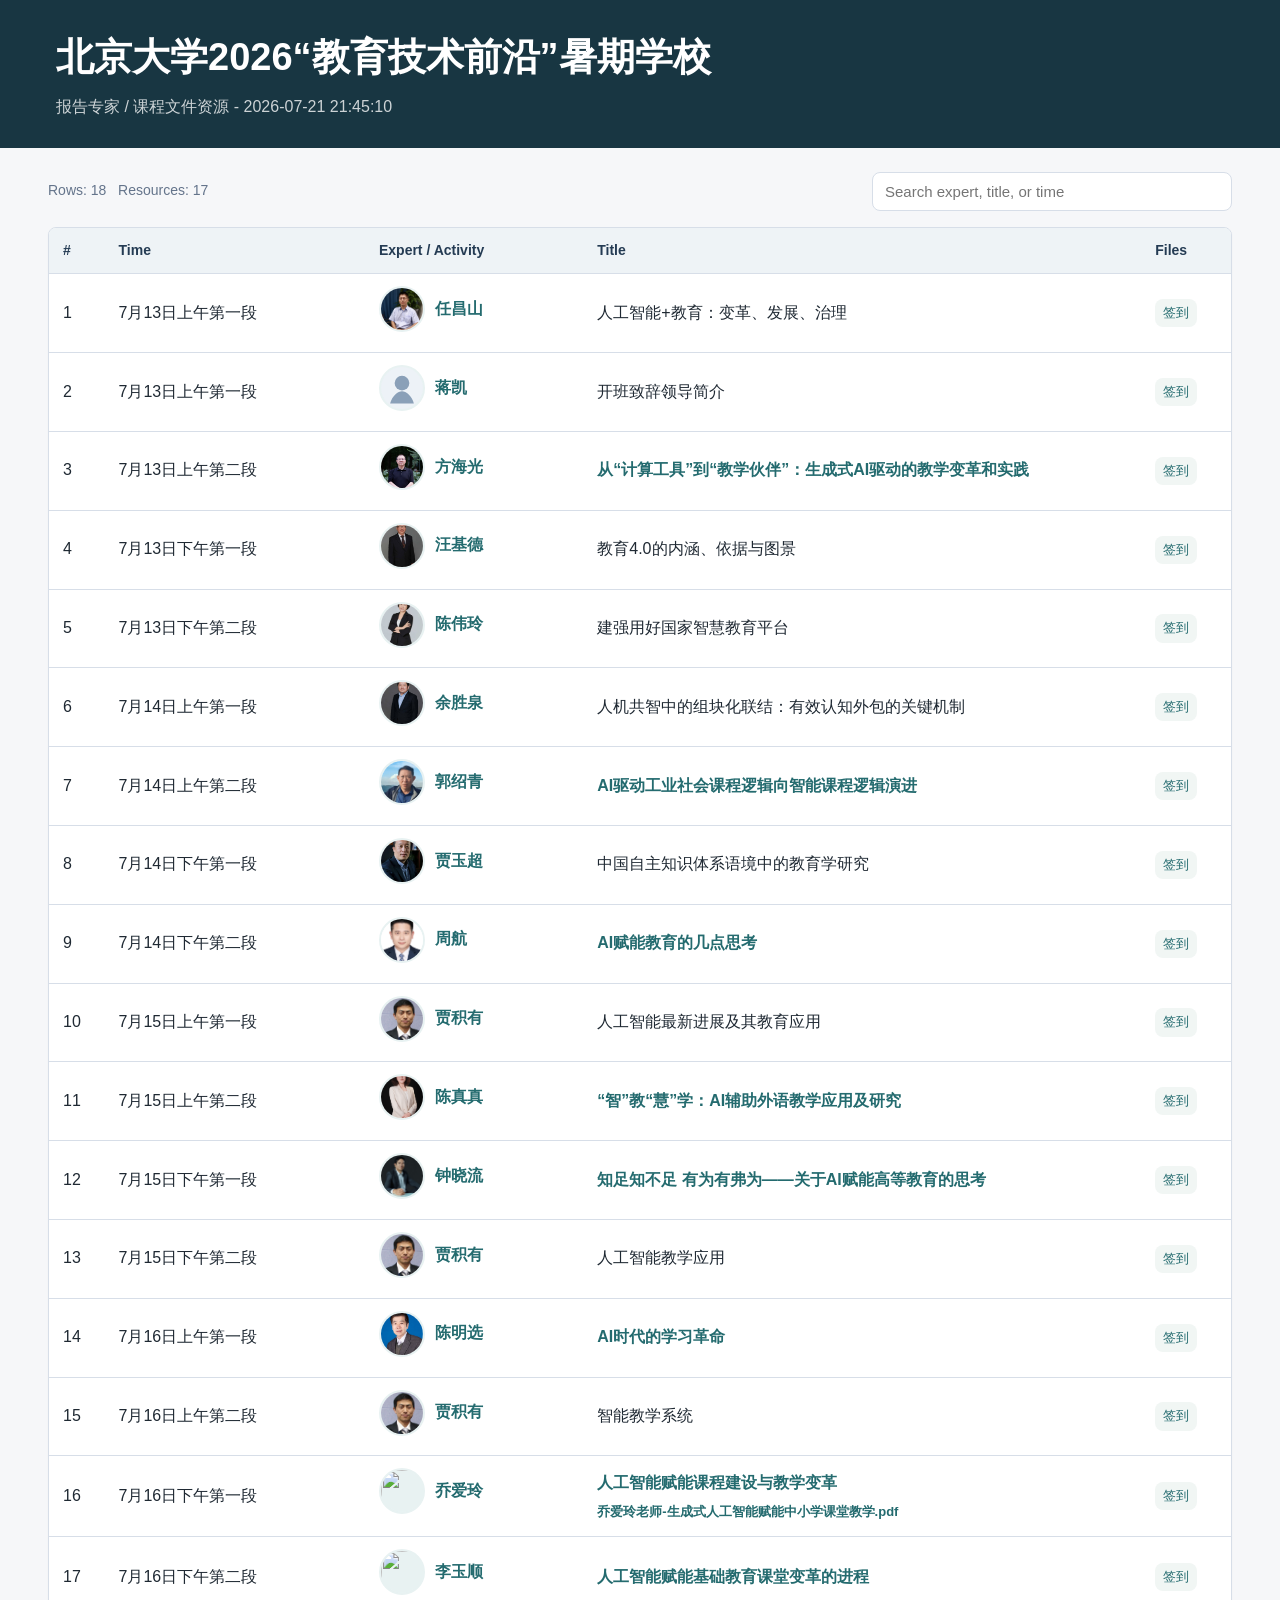
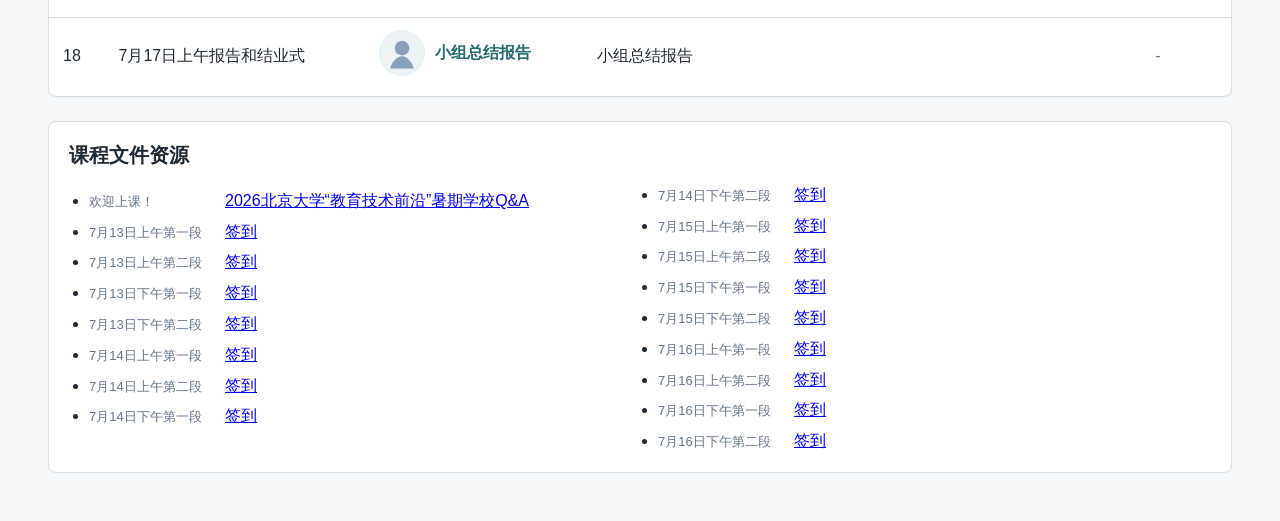
==== index.html @ 77fd86f5 "部署" ====
<!doctype html>
<html lang="zh-CN">
<head>
  <meta charset="utf-8">
  <meta name="viewport" content="width=device-width, initial-scale=1">
  <title>北京大学2026“教育技术前沿”暑期学校 - 报告专家</title>
  <style>
    :root {
      color-scheme: light;
      --bg: #f6f7f9;
      --panel: #ffffff;
      --text: #1f2933;
      --muted: #64748b;
      --line: #d7dee8;
      --accent: #246b6f;
      --accent-2: #8b5e34;
      --soft: #e8f2f2;
      --shadow: 0 16px 40px rgba(31, 41, 51, .12);
    }
    * { box-sizing: border-box; }
    body {
      margin: 0;
      background: var(--bg);
      color: var(--text);
      font-family: "Microsoft YaHei", "PingFang SC", "Segoe UI", Arial, sans-serif;
      line-height: 1.55;
    }
    header {
      background: #183642;
      color: white;
      padding: 28px clamp(18px, 5vw, 56px);
    }
    header h1 {
      margin: 0 0 8px;
      font-size: clamp(24px, 3vw, 38px);
      font-weight: 760;
      letter-spacing: 0;
    }
    header p {
      margin: 0;
      color: rgba(255,255,255,.78);
    }
    main {
      max-width: 1240px;
      margin: 0 auto;
      padding: 24px clamp(14px, 3vw, 28px) 48px;
    }
    .toolbar {
      display: flex;
      gap: 12px;
      align-items: center;
      justify-content: space-between;
      margin-bottom: 16px;
    }
    .summary {
      color: var(--muted);
      font-size: 14px;
    }
    .search {
      width: min(360px, 100%);
      border: 1px solid var(--line);
      border-radius: 8px;
      padding: 10px 12px;
      font-size: 15px;
      background: white;
    }
    .table-wrap {
      overflow-x: auto;
      background: var(--panel);
      border: 1px solid var(--line);
      border-radius: 8px;
      box-shadow: 0 1px 2px rgba(31,41,51,.04);
    }
    table {
      width: 100%;
      border-collapse: collapse;
      min-width: 980px;
    }
    th, td {
      border-bottom: 1px solid var(--line);
      padding: 12px 14px;
      text-align: left;
      vertical-align: middle;
    }
    th {
      background: #eef3f6;
      color: #243b53;
      font-size: 14px;
      font-weight: 700;
      position: sticky;
      top: 0;
      z-index: 1;
    }
    tr:last-child td { border-bottom: 0; }
    .expert-trigger {
      display: inline-flex;
      align-items: center;
      gap: 10px;
      border: 0;
      background: transparent;
      color: var(--accent);
      padding: 0;
      font: inherit;
      font-weight: 700;
      cursor: pointer;
    }
    .expert-trigger:hover span { text-decoration: underline; }
    .avatar {
      width: 46px;
      height: 46px;
      border-radius: 50%;
      object-fit: cover;
      border: 2px solid var(--soft);
      background: var(--soft);
      flex: 0 0 auto;
    }
    .resource-chip {
      display: inline-flex;
      align-items: center;
      min-height: 28px;
      margin: 2px 4px 2px 0;
      padding: 4px 8px;
      border-radius: 8px;
      background: #f1f6f4;
      color: var(--accent);
      text-decoration: none;
      font-size: 13px;
      white-space: nowrap;
    }
    .resource-chip:hover { text-decoration: underline; }
    .title-pdf-link {
      color: var(--accent);
      font-weight: 700;
      text-decoration: none;
    }
    .title-pdf-link:hover { text-decoration: underline; }
    .title-pdf-list {
      display: flex;
      flex-direction: column;
      gap: 4px;
      margin-top: 6px;
      font-size: 13px;
    }
    .inline-link {
      display: inline-flex;
      margin: 4px 8px 0 0;
      color: var(--accent);
      font-weight: 700;
    }
    .muted { color: var(--muted); }
    .resources {
      margin-top: 24px;
      background: var(--panel);
      border: 1px solid var(--line);
      border-radius: 8px;
      padding: 18px 20px;
    }
    .resources h2 {
      margin: 0 0 12px;
      font-size: 20px;
    }
    .resources ul {
      margin: 0;
      padding-left: 20px;
      columns: 2;
    }
    .resources li {
      break-inside: avoid;
      margin: 6px 0;
    }
    .resource-meta {
      display: inline-block;
      min-width: 128px;
      color: var(--muted);
      font-size: 13px;
      margin-right: 8px;
    }
    .resource-error {
      color: #b42318;
      margin-left: 8px;
      font-size: 12px;
    }
    .modal-backdrop {
      position: fixed;
      inset: 0;
      display: none;
      align-items: center;
      justify-content: center;
      padding: 20px;
      background: rgba(15, 23, 42, .5);
      z-index: 10;
    }
    .modal-backdrop.open { display: flex; }
    .modal {
      width: min(760px, 100%);
      max-height: min(760px, 90vh);
      overflow: auto;
      background: white;
      border-radius: 8px;
      box-shadow: var(--shadow);
    }
    .modal-head {
      display: flex;
      gap: 16px;
      align-items: center;
      padding: 20px;
      border-bottom: 1px solid var(--line);
    }
    .modal-head img {
      width: 88px;
      height: 88px;
      border-radius: 50%;
      object-fit: cover;
      background: var(--soft);
    }
    .modal-head h2 {
      margin: 0 0 4px;
      font-size: 24px;
    }
    .modal-head p {
      margin: 0;
      color: var(--muted);
    }
    .modal-body {
      padding: 20px;
    }
    .modal-body h3 {
      margin: 0 0 8px;
      font-size: 18px;
      color: var(--accent-2);
    }
    .modal-body p {
      margin: 0 0 14px;
      white-space: pre-wrap;
    }
    .intro-content p {
      margin: 0 0 16px;
    }
    .intro-content strong {
      display: inline-block;
      margin-bottom: 4px;
      color: var(--accent-2);
    }
    .close-btn {
      margin-left: auto;
      width: 38px;
      height: 38px;
      border: 1px solid var(--line);
      border-radius: 8px;
      background: white;
      cursor: pointer;
      font-size: 22px;
      line-height: 1;
    }
    @media (max-width: 760px) {
      .toolbar { align-items: stretch; flex-direction: column; }
      .resources ul { columns: 1; }
      .modal-head { align-items: flex-start; }
    }
  </style>
</head>
<body>
  <header>
    <h1>北京大学2026“教育技术前沿”暑期学校</h1>
    <p>报告专家 / 课程文件资源 - 2026-07-21 21:45:10</p>
  </header>
  <main>
    <div class="toolbar">
      <div class="summary">Rows: 18 &nbsp; Resources: 17</div>
      <input id="search" class="search" type="search" placeholder="Search expert, title, or time">
    </div>
    <div class="table-wrap">
      <table id="report-table">
        <thead>
          <tr>
            <th>#</th>
            <th>Time</th>
            <th>Expert / Activity</th>
            <th>Title</th>
            <th>Files</th>
          </tr>
        </thead>
        <tbody>
<tr class="report-row">
<td>1</td>
<td>7月13日上午第一段</td>
<td><button class="expert-trigger" type="button" data-expert-id="row-1"><img class="avatar" src="assets/experts/expert-01-_(1).jpg" alt=""><span>任昌山</span></button></td>
<td class="title-cell">人工智能+教育：变革、发展、治理</td>
<td><a class="resource-chip" href="assets/resources/resource-586-%E7%AD%BE%E5%88%B0.png" download>签到</a></td>
</tr>
<tr class="report-row">
<td>2</td>
<td>7月13日上午第一段</td>
<td><button class="expert-trigger" type="button" data-expert-id="row-2"><img class="avatar" src="assets/experts/placeholder.svg" alt=""><span>蒋凯</span></button></td>
<td class="title-cell">开班致辞领导简介</td>
<td><a class="resource-chip" href="assets/resources/resource-586-%E7%AD%BE%E5%88%B0.png" download>签到</a></td>
</tr>
<tr class="report-row">
<td>3</td>
<td>7月13日上午第二段</td>
<td><button class="expert-trigger" type="button" data-expert-id="row-3"><img class="avatar" src="assets/experts/expert-03-_(1).jpg" alt=""><span>方海光</span></button></td>
<td class="title-cell"><a class="title-pdf-link" href="assets/resources/%E6%96%B9%E6%B5%B7%E5%85%89%20%E4%BB%8E%E2%80%9C%E8%AE%A1%E7%AE%97%E5%B7%A5%E5%85%B7%E2%80%9D%E5%88%B0%E2%80%9C%E6%95%99%E5%AD%A6%E4%BC%99%E4%BC%B4%E2%80%9D%EF%BC%9A%E7%94%9F%E6%88%90%E5%BC%8FAI%E9%A9%B1.pdf" download>从“计算工具”到“教学伙伴”：生成式AI驱动的教学变革和实践</a></td>
<td><a class="resource-chip" href="assets/resources/resource-587-%E7%AD%BE%E5%88%B0.png" download>签到</a></td>
</tr>
<tr class="report-row">
<td>4</td>
<td>7月13日下午第一段</td>
<td><button class="expert-trigger" type="button" data-expert-id="row-4"><img class="avatar" src="assets/experts/expert-04-1.jpg" alt=""><span>汪基德</span></button></td>
<td class="title-cell">教育4.0的内涵、依据与图景</td>
<td><a class="resource-chip" href="assets/resources/resource-588-%E7%AD%BE%E5%88%B0.png" download>签到</a></td>
</tr>
<tr class="report-row">
<td>5</td>
<td>7月13日下午第二段</td>
<td><button class="expert-trigger" type="button" data-expert-id="row-5"><img class="avatar" src="assets/experts/expert-05-_(1).jpg" alt=""><span>陈伟玲</span></button></td>
<td class="title-cell">建强用好国家智慧教育平台</td>
<td><a class="resource-chip" href="assets/resources/resource-589-%E7%AD%BE%E5%88%B0.png" download>签到</a></td>
</tr>
<tr class="report-row">
<td>6</td>
<td>7月14日上午第一段</td>
<td><button class="expert-trigger" type="button" data-expert-id="row-6"><img class="avatar" src="assets/experts/expert-06-_(1).jpg" alt=""><span>余胜泉</span></button></td>
<td class="title-cell">人机共智中的组块化联结：有效认知外包的关键机制</td>
<td><a class="resource-chip" href="assets/resources/resource-590-%E7%AD%BE%E5%88%B0.png" download>签到</a></td>
</tr>
<tr class="report-row">
<td>7</td>
<td>7月14日上午第二段</td>
<td><button class="expert-trigger" type="button" data-expert-id="row-7"><img class="avatar" src="assets/experts/expert-07-_(1).jpg" alt=""><span>郭绍青</span></button></td>
<td class="title-cell"><a class="title-pdf-link" href="assets/resources/%E9%83%AD%E7%BB%8D%E9%9D%92%20AI%E9%A9%B1%E5%8A%A8%E5%B7%A5%E4%B8%9A%E7%A4%BE%E4%BC%9A%E8%AF%BE%E7%A8%8B%E9%80%BB%E8%BE%91%E5%90%91%E6%99%BA%E8%83%BD%E8%AF%BE%E7%A8%8B%E9%80%BB%E8%BE%91%E6%BC%94%E8%BF%9B.pdf" download>AI驱动工业社会课程逻辑向智能课程逻辑演进</a></td>
<td><a class="resource-chip" href="assets/resources/resource-591-%E7%AD%BE%E5%88%B0.png" download>签到</a></td>
</tr>
<tr class="report-row">
<td>8</td>
<td>7月14日下午第一段</td>
<td><button class="expert-trigger" type="button" data-expert-id="row-8"><img class="avatar" src="assets/experts/expert-08-_(1).jpg" alt=""><span>贾玉超</span></button></td>
<td class="title-cell">中国自主知识体系语境中的教育学研究</td>
<td><a class="resource-chip" href="assets/resources/resource-592-%E7%AD%BE%E5%88%B0.png" download>签到</a></td>
</tr>
<tr class="report-row">
<td>9</td>
<td>7月14日下午第二段</td>
<td><button class="expert-trigger" type="button" data-expert-id="row-9"><img class="avatar" src="assets/experts/expert-09-_(1).jpg" alt=""><span>周航</span></button></td>
<td class="title-cell"><a class="title-pdf-link" href="assets/resources/%E5%91%A8%E8%88%AA%20AI%E8%B5%8B%E8%83%BD%E6%95%99%E8%82%B2%E7%9A%84%E5%87%A0%E7%82%B9%E6%80%9D%E8%80%83.pdf" download>AI赋能教育的几点思考</a></td>
<td><a class="resource-chip" href="assets/resources/resource-593-%E7%AD%BE%E5%88%B0.png" download>签到</a></td>
</tr>
<tr class="report-row">
<td>10</td>
<td>7月15日上午第一段</td>
<td><button class="expert-trigger" type="button" data-expert-id="row-10"><img class="avatar" src="assets/experts/expert-10-JiaJiyou2006.jpg" alt=""><span>贾积有</span></button></td>
<td class="title-cell">人工智能最新进展及其教育应用</td>
<td><a class="resource-chip" href="assets/resources/resource-594-%E7%AD%BE%E5%88%B0.png" download>签到</a></td>
</tr>
<tr class="report-row">
<td>11</td>
<td>7月15日上午第二段</td>
<td><button class="expert-trigger" type="button" data-expert-id="row-11"><img class="avatar" src="assets/experts/expert-11-_20260710192331_18922_159_(1).png" alt=""><span>陈真真</span></button></td>
<td class="title-cell"><a class="title-pdf-link" href="assets/resources/%E9%99%88%E7%9C%9F%E7%9C%9F%2020260715%20%E5%8C%97%E5%A4%A7%E6%9A%91%E6%9C%9F%E5%AD%A6%E6%A0%A1.pdf" download>“智”教“慧”学：AI辅助外语教学应用及研究</a></td>
<td><a class="resource-chip" href="assets/resources/resource-595-%E7%AD%BE%E5%88%B0.png" download>签到</a></td>
</tr>
<tr class="report-row">
<td>12</td>
<td>7月15日下午第一段</td>
<td><button class="expert-trigger" type="button" data-expert-id="row-12"><img class="avatar" src="assets/experts/expert-12-_(1).jpg" alt=""><span>钟晓流</span></button></td>
<td class="title-cell"><a class="title-pdf-link" href="assets/resources/%E9%92%9F%E6%99%93%E6%B5%81%20%E7%9F%A5%E8%B6%B3%E7%9F%A5%E4%B8%8D%E8%B6%B3%20%20%E6%9C%89%E4%B8%BA%E6%9C%89%E5%BC%97%E4%B8%BA.pdf" download>知足知不足 有为有弗为——关于AI赋能高等教育的思考</a></td>
<td><a class="resource-chip" href="assets/resources/resource-596-%E7%AD%BE%E5%88%B0.png" download>签到</a></td>
</tr>
<tr class="report-row">
<td>13</td>
<td>7月15日下午第二段</td>
<td><button class="expert-trigger" type="button" data-expert-id="row-13"><img class="avatar" src="assets/experts/expert-10-JiaJiyou2006.jpg" alt=""><span>贾积有</span></button></td>
<td class="title-cell">人工智能教学应用</td>
<td><a class="resource-chip" href="assets/resources/resource-597-%E7%AD%BE%E5%88%B0.png" download>签到</a></td>
</tr>
<tr class="report-row">
<td>14</td>
<td>7月16日上午第一段</td>
<td><button class="expert-trigger" type="button" data-expert-id="row-14"><img class="avatar" src="assets/experts/expert-14-_(1).png" alt=""><span>陈明选</span></button></td>
<td class="title-cell"><a class="title-pdf-link" href="assets/resources/%E9%99%88%E6%98%8E%E9%80%89%20AI%E6%97%B6%E4%BB%A3%E7%9A%84%E5%AD%A6%E4%B9%A0%E9%9D%A9%E5%91%BD.pdf" download>AI时代的学习革命</a></td>
<td><a class="resource-chip" href="assets/resources/resource-598-%E7%AD%BE%E5%88%B0.png" download>签到</a></td>
</tr>
<tr class="report-row">
<td>15</td>
<td>7月16日上午第二段</td>
<td><button class="expert-trigger" type="button" data-expert-id="row-15"><img class="avatar" src="assets/experts/expert-10-JiaJiyou2006.jpg" alt=""><span>贾积有</span></button></td>
<td class="title-cell">智能教学系统</td>
<td><a class="resource-chip" href="assets/resources/resource-599-%E7%AD%BE%E5%88%B0.png" download>签到</a></td>
</tr>
<tr class="report-row">
<td>16</td>
<td>7月16日下午第一段</td>
<td><button class="expert-trigger" type="button" data-expert-id="row-16"><img class="avatar" src="assets/experts/expert-16-_(1).jpg" alt=""><span>乔爱玲</span></button></td>
<td class="title-cell"><a class="title-pdf-link" href="assets/resources/%E4%B9%94%E7%88%B1%E7%8E%B2%E8%80%81%E5%B8%88-%E4%BA%BA%E5%B7%A5%E6%99%BA%E8%83%BD%E8%B5%8B%E8%83%BD%E8%AF%BE%E7%A8%8B%E5%BB%BA%E8%AE%BE%E4%B8%8E%E6%95%99%E5%AD%A6%E5%8F%98%E9%9D%A9.pdf" download>人工智能赋能课程建设与教学变革</a><div class="title-pdf-list"><a class="title-pdf-link" href="assets/resources/%E4%B9%94%E7%88%B1%E7%8E%B2%E8%80%81%E5%B8%88-%E7%94%9F%E6%88%90%E5%BC%8F%E4%BA%BA%E5%B7%A5%E6%99%BA%E8%83%BD%E8%B5%8B%E8%83%BD%E4%B8%AD%E5%B0%8F%E5%AD%A6%E8%AF%BE%E5%A0%82%E6%95%99%E5%AD%A6.pdf" download>乔爱玲老师-生成式人工智能赋能中小学课堂教学.pdf</a></div></td>
<td><a class="resource-chip" href="assets/resources/resource-600-%E7%AD%BE%E5%88%B0.png" download>签到</a></td>
</tr>
<tr class="report-row">
<td>17</td>
<td>7月16日下午第二段</td>
<td><button class="expert-trigger" type="button" data-expert-id="row-17"><img class="avatar" src="assets/experts/expert-17-_(1).jpg" alt=""><span>李玉顺</span></button></td>
<td class="title-cell"><a class="title-pdf-link" href="assets/resources/%E6%9D%8E%E7%8E%89%E9%A1%BA%20%E4%BA%BA%E5%B7%A5%E6%99%BA%E8%83%BD%E8%B5%8B%E8%83%BD%E5%9F%BA%E7%A1%80%E6%95%99%E8%82%B2%E8%AF%BE%E5%A0%82%E5%8F%98%E9%9D%A9%E7%9A%84%E8%BF%9B%E7%A8%8B.pdf" download>人工智能赋能基础教育课堂变革的进程</a></td>
<td><a class="resource-chip" href="assets/resources/resource-601-%E7%AD%BE%E5%88%B0.png" download>签到</a></td>
</tr>
<tr class="report-row">
<td>18</td>
<td>7月17日上午报告和结业式</td>
<td><button class="expert-trigger" type="button" data-expert-id="row-18"><img class="avatar" src="assets/experts/placeholder.svg" alt=""><span>小组总结报告</span></button></td>
<td class="title-cell">小组总结报告</td>
<td><span class="muted">-</span></td>
</tr>

        </tbody>
      </table>
    </div>
    <section class="resources">
      <h2>课程文件资源</h2>
      <ul>
<li>
<span class="resource-meta">欢迎上课！</span><a href="assets/resources/resource-614-2026%E5%8C%97%E4%BA%AC%E5%A4%A7%E5%AD%A6%E2%80%9C%E6%95%99%E8%82%B2%E6%8A%80%E6%9C%AF%E5%89%8D%E6%B2%BF%E2%80%9D%E6%9A%91%E6%9C%9F%E5%AD%A6%E6%A0%A1QA.pdf" download>2026北京大学“教育技术前沿”暑期学校Q&amp;A</a></li>
<li>
<span class="resource-meta">7月13日上午第一段</span><a href="assets/resources/resource-586-%E7%AD%BE%E5%88%B0.png" download>签到</a></li>
<li>
<span class="resource-meta">7月13日上午第二段</span><a href="assets/resources/resource-587-%E7%AD%BE%E5%88%B0.png" download>签到</a></li>
<li>
<span class="resource-meta">7月13日下午第一段</span><a href="assets/resources/resource-588-%E7%AD%BE%E5%88%B0.png" download>签到</a></li>
<li>
<span class="resource-meta">7月13日下午第二段</span><a href="assets/resources/resource-589-%E7%AD%BE%E5%88%B0.png" download>签到</a></li>
<li>
<span class="resource-meta">7月14日上午第一段</span><a href="assets/resources/resource-590-%E7%AD%BE%E5%88%B0.png" download>签到</a></li>
<li>
<span class="resource-meta">7月14日上午第二段</span><a href="assets/resources/resource-591-%E7%AD%BE%E5%88%B0.png" download>签到</a></li>
<li>
<span class="resource-meta">7月14日下午第一段</span><a href="assets/resources/resource-592-%E7%AD%BE%E5%88%B0.png" download>签到</a></li>
<li>
<span class="resource-meta">7月14日下午第二段</span><a href="assets/resources/resource-593-%E7%AD%BE%E5%88%B0.png" download>签到</a></li>
<li>
<span class="resource-meta">7月15日上午第一段</span><a href="assets/resources/resource-594-%E7%AD%BE%E5%88%B0.png" download>签到</a></li>
<li>
<span class="resource-meta">7月15日上午第二段</span><a href="assets/resources/resource-595-%E7%AD%BE%E5%88%B0.png" download>签到</a></li>
<li>
<span class="resource-meta">7月15日下午第一段</span><a href="assets/resources/resource-596-%E7%AD%BE%E5%88%B0.png" download>签到</a></li>
<li>
<span class="resource-meta">7月15日下午第二段</span><a href="assets/resources/resource-597-%E7%AD%BE%E5%88%B0.png" download>签到</a></li>
<li>
<span class="resource-meta">7月16日上午第一段</span><a href="assets/resources/resource-598-%E7%AD%BE%E5%88%B0.png" download>签到</a></li>
<li>
<span class="resource-meta">7月16日上午第二段</span><a href="assets/resources/resource-599-%E7%AD%BE%E5%88%B0.png" download>签到</a></li>
<li>
<span class="resource-meta">7月16日下午第一段</span><a href="assets/resources/resource-600-%E7%AD%BE%E5%88%B0.png" download>签到</a></li>
<li>
<span class="resource-meta">7月16日下午第二段</span><a href="assets/resources/resource-601-%E7%AD%BE%E5%88%B0.png" download>签到</a></li>

      </ul>
    </section>
  </main>

  <div id="modal-backdrop" class="modal-backdrop" role="dialog" aria-modal="true" aria-labelledby="modal-name">
    <article class="modal">
      <div class="modal-head">
        <img id="modal-image" src="assets/experts/placeholder.svg" alt="">
        <div>
          <h2 id="modal-name"></h2>
          <p id="modal-time"></p>
        </div>
        <button id="modal-close" class="close-btn" type="button" aria-label="Close">&times;</button>
      </div>
      <div class="modal-body">
        <h3 id="modal-title"></h3>
        <h3>专家简介</h3>
        <div id="modal-intro" class="intro-content"></div>
        <p><a id="modal-link" href="#" target="_blank" rel="noreferrer">Open in Moodle</a></p>
      </div>
    </article>
  </div>

  <script id="profiles-data" type="application/json">
{
    "row-17":  {
                   "expert":  "李玉顺",
                   "title":  "人工智能赋能基础教育课堂变革的进程",
                   "timeSlot":  "7月16日下午第二段",
                   "introHtml":  "\u003cp\u003e李玉顺，北京师范大学教授、博士生导师。北京市人工智能与教育融合应用创新研究基地主任，北京师范大学教育学部慕课发展与教学创新研究实验室主任，中国教育技术协会中学教育信息化专业委员会理事长。\u003c/p\u003e\u003cp\u003e\u003cstrong\u003e报告内容简介\u003c/strong\u003e\u003cbr\u003e人工智能正深度嵌入基础教育课堂的底层逻辑，引发一场从 “ 工具辅助 ” 到 “ 内生重构 ” 的范式级变革。政策供给上，《教育强国建设规划纲要（ 2024—2035 年）》与《 “ 人工智能 + 教育 ” 行动计划》等文件明确指向 “ 从知识传授转向能力为本，加速实现大规模因材施教 ” ，这既是对新课程改革核心命题的回应，也为课堂数字化转型锚定了价值坐标。实践层面上，技术不再止步于教学环境的优化，而是逐步演化为重塑课堂结构的关键变量 —— 从单向传授走向人机协同的互动场域，从经验式教学走向数据驱动的精准支持。团队多年扎根一线课堂开展研究与实践，提出 “ 师生共进素养成长型课堂生态理论 ” ，以 “ 教学关系重构、课程内容结构化、学习活动高阶化 ” 为内核，推动课堂由知识本位向素养本位跃升。在此基础上，构建人机协同的课堂循证体系，使教研活动建立在多元化、多维度的循证数据之上，将课堂评价从 “ 主观判断 ” 引向 “ 证据支持 ” 。由此，人工智能赋能课堂变革呈现出双重逻辑：一是以智能技术融合激发教学活力，促进学习为中心高阶课堂生态发展，二是以课堂循证保障变革质量，促进课堂发展向优向上。两者交织共振，正推动基础教育课堂走向大规模、常态化、系统性高质量发展新时代。这不仅是技术赋能的结果，更是教育理念与治理机制协同进化的必然选择。\u003c/p\u003e",
                   "imageHref":  "assets/experts/expert-17-_(1).jpg",
                   "pageUrl":  "https://class.csiec.com/mod/page/view.php?id=580"
               },
    "row-7":  {
                  "expert":  "郭绍青",
                  "title":  "AI驱动工业社会课程逻辑向智能课程逻辑演进",
                  "timeSlot":  "7月14日上午第二段",
                  "introHtml":  "\u003cp\u003e郭绍青，西北师范大学教育技术学院，教授，博士生导师。教育部教育信息化战略研究基地（西北）主任，甘肃省教育数字化重点实验室主任。开展教育数字化理论与发展战略、技术支持的教师专业发展、大数据分析技术、人工智能教育应用等方向的研究工作。获得甘肃省拨尖领军人才、获得国际学术组织SITE（Society for Information Technology \u0026amp; Teacher Education）学会的数字公平杰出贡献奖。 教育部教育数字化专家咨询委员会总体组委员，教育部高等学校教学指导委员会教育技术与人工智能专业教学指导分委员会委员，教育部教师队伍建设专家指导委员会中学教师培养分委会委员，教育部第八届科学技术委员会委员，中国教育技术协会智能教育专业委员会副主任委员等。\u003c/p\u003e\u003cp\u003e\u003cstrong\u003e报告内容简介\u003c/strong\u003e\u003cbr\u003e系统梳理了工业社会课程构成要素与逻辑关系，以此为研究起点，采用课程经典文献梳理、概念分析以及聚类分析等方法，抽取并识别课程构成要素及其层级与隶属关系。研究在工业社会课程构成要素框架基础上，提出了教育智能体新要素产生及要素整合的观点，系统阐述了AI驱动课程逻辑重构的主要内容与实现路径，并揭示了教育智能体、专家教学智慧、课程全流程伴随评价对课程要素渗透、变革与解构、流程再造的作用机制。\u003c/p\u003e",
                  "imageHref":  "assets/experts/expert-07-_(1).jpg",
                  "pageUrl":  "https://class.csiec.com/mod/page/view.php?id=574"
              },
    "row-9":  {
                  "expert":  "周航",
                  "title":  "AI赋能教育的几点思考",
                  "timeSlot":  "7月14日下午第二段",
                  "introHtml":  "\u003cp\u003e周航，市教委教育信息化处副处长，曾任基础教育二处副处长，数字教育中心总工程师，北京市“互联网+基础教育”专班负责人，中学高级教师，主持多项市级信息化建设重点项目和工程，参与多个全国、市级教育信息化规划及重点科研课题研究工作。\u003c/p\u003e\u003cp\u003e\u003cstrong\u003e报告内容简介\u003c/strong\u003e\u003cbr\u003e本次讲座从政策、变革、措施三个维度，系统探讨了 AI 赋能教育的思考。首先，通过梳理国际、国家及北京市各级“ AI+ 教育”政策，明确了以 AI 重塑教育、推进数字化转型、普及全民人工智能素养的战略方向。提出 AI 将重构教育的底层范式，打破传统标准化教学，实现规模化因材施教，并构建“人 + 智能体 + 环境”多元育人场景，其核心在于培育教育新质生产力、助推教育公平和高质量。指出算力与数据供给薄弱、应用零散、创新场景不足、安全监管缺位及区域发展失衡等短板。随后，依托“新域新质”理论，将教育划分为三大新域，并针对学前、基础教育、职教、高教等不同学段梳理了变革路径。最后，推出了北京“ 43344 ”发展框架，围绕全民数字素养培育、自研教育大模型、优质教育数据集、多元 AI 教学场景、新型教育服务供给五大重点工程，致力于打造安全普惠、协同开放的智慧教育生态。\u003c/p\u003e",
                  "imageHref":  "assets/experts/expert-09-_(1).jpg",
                  "pageUrl":  "https://class.csiec.com/mod/page/view.php?id=576"
              },
    "row-14":  {
                   "expert":  "陈明选",
                   "title":  "AI时代的学习革命",
                   "timeSlot":  "7月16日上午第一段",
                   "introHtml":  "\u003cp\u003e江南大学原师范学院、教育学院、人文学院院长，二级教授、博导，江苏省教学名师。曾长期担任教育部教育技术学教学指导委员会副主任委员，教育部基础教育课程与教材专家工作委员会委员，教育部基础教育课标审定专家委会委员。现任教育部五老报告团专家，中国教育技术协会信息技术教育专业委员会副主任委员，中国教育技术协会学术委员会委员，中国互联网协会智慧教育工作委员会特聘顾问，江苏教师教育教学指导理科委员会主任委员等。曾获国家、部省、厅教学科研成果奖 31 项，主持国家、省部项目二十余项，发表高水平论文 140 余篇，出版著作 15 部；主持国家首批一流专业、新文科项目，主持国家精品课程 2 门。主要研究方向：数字教育 理论与实践 、课程与教学设计、人工智能教育应用等。\u003c/p\u003e",
                   "imageHref":  "assets/experts/expert-14-_(1).png",
                   "pageUrl":  "https://class.csiec.com/mod/page/view.php?id=579"
               },
    "row-11":  {
                   "expert":  "陈真真",
                   "title":  "“智”教“慧”学：AI辅助外语教学应用及研究",
                   "timeSlot":  "7月15日上午第二段",
                   "introHtml":  "\u003cp\u003e陈真真，北京邮电大学教授，北京大学博士。国家级一流本科课程《公众英语表达与沟通》课程负责人，北京市青年教学名师。现任人文学院副院长，语言教学国家级实验教学示范中心副主任，北京市高教学会大学英语研究分会常务理事。主要研究方向为智能技术辅助语言学习、二语写作、翻译与国际传播等，在《外语界》、 Language Learning \u0026amp; Technology 等发表国内外论文 30 余篇，主持教育部人文社科项目等课题多项。曾获国家级一流本科课程、教育部首批课程思政示范课程教学团队及教学名师、北京高校优质本科课程负责人，北京市教学成果奖二等奖等奖项。\u003c/p\u003e\u003cp\u003e\u003cstrong\u003e报告内容简介\u003c/strong\u003e\u003cbr\u003e本报告聚焦“人工智能 + 教育”背景下的高校外语教学改革，以人工智能在外语教学中的应用为案例，介绍人工智能技术在词汇学习、写作、口语等技能习得，以及在备课、评价反馈等方面的应用，同时结合最新研究成果，为开展相关领域的教学实践和研究提供参考。\u003c/p\u003e",
                   "imageHref":  "assets/experts/expert-11-_20260710192331_18922_159_(1).png",
                   "pageUrl":  "https://class.csiec.com/mod/page/view.php?id=578"
               },
    "row-16":  {
                   "expert":  "乔爱玲",
                   "title":  "人工智能赋能课程建设与教学变革",
                   "timeSlot":  "7月16日下午第一段",
                   "introHtml":  "\u003cp\u003e乔爱玲，教授，博士生导师，首都师范大学教务处副处长兼任未来教师学院副院长，教育部课程思政教学名师，北京市青年教学名师，担任中国高等教育学会学习科学研究分会常务理事、中国教育技术协会全国游戏专委会副理事长、 北京市高等教育学会教育信息技术研究分会副理事长，首都师范大学教学指导委员会委员等。入选“北京市高等学校高层次人才——青年拔尖人才培育计划”。主持全国教育科学规划、教育部人文社科、北京教育科学规划重点课题，出版专著和教材八部，发表论文80余篇。主讲课程入选教育部课程思政示范课程和北京市优秀教材课件，本人荣获教育部在线教育智慧教学之星、北京市优质课程、优秀教材课件、优秀教案、北京市信息化优秀案例等。\u003c/p\u003e\u003cp\u003e\u003cstrong\u003e课程内容简介\u003c/strong\u003e\u003cbr\u003e讲座围绕人工智能赋能课程建设与教育变革展开，首先梳理人工智能在基础教育领域的政策背景，然后分析AI在课程教学中的具体应用场景与相关技术。接着探讨基于数据驱动的差异化教学设计方法与策略，最后通过实际案例展示AI赋能基础教育教学的实践效果。讲座旨在帮助教育工作者理解并运用人工智能技术，推动课程教学创新与变革。\u003c/p\u003e",
                   "imageHref":  "assets/experts/expert-16-_(1).jpg",
                   "pageUrl":  "https://class.csiec.com/mod/page/view.php?id=581"
               },
    "row-3":  {
                  "expert":  "方海光",
                  "title":  "从“计算工具”到“教学伙伴”：生成式AI驱动的教学变革和实践",
                  "timeSlot":  "7月13日上午第二段",
                  "introHtml":  "\u003cp\u003e方海光，首都师范大学教育学院教授、博导，北京师范大学兼职教授，北京市教育大数据协同创新研究基地主任，教育部数学教育技术应用与创新研究中心主任，中国电子教育学会青少年教育专委会主任，中国教育技术协会智能数学教学专委会副主任，教育部“基于教学改革、融合信息技术的新型教与学模式实验区”核心专家，教育部“智慧教育示范区”核心专家，“十四五”国家重点研发计划“智慧教育”核心专家，教育部教育信息化专家，北京市中小学人工智能教育专委会专家指导组委员，北京师范大学智慧学习研究院智慧学习首席研究员，首都师范大学远程教育研究所所长，数字化学习实验室主任，美国密歇根州立大学访问学者，挪威奥斯陆大学学院访问学者等。研究领域：人工智能教育，教育大数据，教育机器人，数学教育技术，未来学校，教师培训等。\u003c/p\u003e\u003cp\u003e\u003cstrong\u003e报告内容简介\u003c/strong\u003e\u003cbr\u003e本报告探讨了生成式人工智能（GAI）爆发背景下，教育教学所面临的范式转移、核心理论与实践路径。数智化时代使传统以知识传授为核心的体系面临前所未有的挑战，个人的成功更加取决于思维能力和创新素养。在此背景下，技术定位正从冰冷的“计算工具”转变为具备温度的“教学伙伴”。 报告核心提出了“人机协同教育理论”。该理论主张打破传统“人主导-机器工具”的二元模式，重塑“师-生-机”三元课堂的共生系统。在该结构中，教师作为“教育设计师”，从繁琐的重复讲授中解脱，聚焦于学生的情感激励、探究设计与价值观塑造；智能体则作为专属的“脚手架与数字大脑”，依托知识图谱和多模态实时生成能力，为学生提供规模化的个性化支持；学生则通过与智能体进行“苏格拉底式”启发对话，成为主动探索者。 在实践与应用层面，报告详细描绘了智能体演进图谱，并分享了多学科（如数学坐标平移、语文飞花令、历史角色演绎等）的具体落地案例。同时，报告介绍了如何通过提示词框架（Role-Objective-Logic-Example）精准定制学科智能体。最后，报告展望了基于生成式AI的课堂分析新做法，展示了如何利用大语言模型从依赖经验的“黑盒模式”迈向多源数据驱动的深度语义理解与透明评价，从而全面赋能教师专业发展。报告强调，未来的教育不是机器替代人，而是人机深度协作、共生发展的全新数智化生态。\u003c/p\u003e",
                  "imageHref":  "assets/experts/expert-03-_(1).jpg",
                  "pageUrl":  "https://class.csiec.com/mod/page/view.php?id=570"
              },
    "row-12":  {
                   "expert":  "钟晓流",
                   "title":  "知足知不足 有为有弗为——关于AI赋能高等教育的思考",
                   "timeSlot":  "7月15日下午第一段",
                   "introHtml":  "\u003cp\u003e钟晓流，高级工程师 / 教授，现任清华大学《现代教育技术》杂志主编，清华大学深圳国际研究生院信息技术总监；中国教育技术协会副会长；他是我国教育信息化行业的知名专家和华南师范大学、福建师范大学等国内多所大学的特聘教授或校外研究生导师，擅长教育信息化工程项目建设的顶层设计。十几年来，钟教授作为智慧校园和信息化教学环境的总设计师，主持了清华大学、深圳大学城（清华大学深圳研究生院、北京大学深圳研究生院和哈工大深圳研究生院）、北京国家会计学院、中国资本学院、中国平安保险总公司平安大学、人民大会堂等重大项目的设计；作为首席专家，他主持了《智慧校园总体框架》、《多媒体教学环境技术要求》、《电子考场技术要求》、《信息化教学视听环境技术要求》和《智慧校园系统集成与大数据平台》等国家标准、行业标准或团体标准的研制工作。\u003c/p\u003e",
                   "imageHref":  "assets/experts/expert-12-_(1).jpg",
                   "pageUrl":  "https://class.csiec.com/mod/page/view.php?id=584"
               },
    "row-6":  {
                  "expert":  "余胜泉",
                  "title":  "人机共智中的组块化联结：有效认知外包的关键机制",
                  "timeSlot":  "7月14日上午第一段",
                  "introHtml":  "\u003cp\u003e余胜泉，北京师范大学京师特聘教授、博士生导师，北京师范大学未来教育高精尖创新中心执行主任、“移动学习”教育部-中国移动联合实验室主任。兼任国家基础教育信息化教学指导委员会副主任、教育部智慧教育试点示范专家委员会委员、北京市首届中小学人工智能教育工作专家委员会副主任、北京市西城区人民政府资政顾问、宁夏回族自治区教育专家委员会咨询委员、中国教育学会学术委员会委员、中国教育发展战略学会学术委员会委员等学术职务。 主持国家重点研发计划、教育部哲学社会科学重大项目、国家语委重大项目、自然科学基金等各类项目100多项，在各类学术杂志与会议上发表学术论文300多篇，获授权专利23个，提出“学习元”、“认知外包”等原创性标识概念；主编教育科学出版社义务教育《信息科技》教材、浙江少儿出版社《我是AI设计师》系列教材，出版教师培训教材《人工智能教育探索丛书》（一套七本）、本科生教材《教育软件设计》等，出版《推进信息时代教育发展与变革的战略与政策》、《泛在学习的资源组织模型及其关键技术研究——学习元的理念、技术和应用》、《互联网+教育：未来学校》等学术著作，组织开发智慧学伴、木铎智能教师、“听课本”智慧教研、EPBL项目化教学、“好双师”开放辅导、三余阅读、问题解决能力测评、学习元学习社区、4A网络教学平台等多个规模化应用的系统，研发的学习元资源模型成为正式ISO国际标准（ISO/IEC 23126:2021）。\u003c/p\u003e\u003cp\u003e\u003cstrong\u003e报告内容简介\u003c/strong\u003e\u003cbr\u003e在人工智能逐步嵌入人类认知活动的背景下，如何通过组块化机制在内部智能与外部智能之间建立有效联结，仍是一个有待进一步澄清的问题。本文认为当前人类的认知已经呈现出“内部认知网络-外部认知组块”的双元互动结构，认知并非只存在于大脑内部，而是由内部认知结构与外部认知资源共同构成的开放性复合系统，具有功能分工、动态调节、语义维持、认知增益、双向监控等显著特征。有效的认知外包并不简单取决于外部智能系统的能力水平，而更依赖于内部认知网络与外部认知组块之间在结构、语义与功能等层面的持续性耦合程度。内外平衡的有效认知外包具有发展性意义，可以实现主体认知能力的持续提升，长期处于失衡状态的认知外包，才是造成认知能力退步的根本原因。在此背景下，教育工作的重心需要做出调整，不能再一味侧重强化 “知识传授体系”，而是要转向打造 “主体发展体系”，构建内外认知联结与平衡的复合认知结构。\u003c/p\u003e",
                  "imageHref":  "assets/experts/expert-06-_(1).jpg",
                  "pageUrl":  "https://class.csiec.com/mod/page/view.php?id=573"
              },
    "row-8":  {
                  "expert":  "贾玉超",
                  "title":  "中国自主知识体系语境中的教育学研究",
                  "timeSlot":  "7月14日下午第一段",
                  "introHtml":  "\u003cp\u003e贾玉超，国家开放大学教育学院教授，《中国远程教育》执行主编，中国教育学会教育理论刊物分会副秘书长，美国印第安纳大学（IUB）访问学者。主要从事教育基本理论、教育哲学与道德哲学领域的教学与研究。在《教育研究》《学术界》《光明日报》《中国教育报》等报刊发表多篇理论文章，出版学术专著《自我、他者与道德教育》。\u003c/p\u003e\u003cp\u003e\u003cstrong\u003e报告内容简介\u003c/strong\u003e\u003cbr\u003e应该如何理解“中国自主知识体系”？教育学科应该如何做出应有的贡献？本节课讲和大家一起探讨这些重要问题，并且反思教育学科应该如何在中国自主知识体系语境中开展研究。\u003c/p\u003e",
                  "imageHref":  "assets/experts/expert-08-_(1).jpg",
                  "pageUrl":  "https://class.csiec.com/mod/page/view.php?id=575"
              },
    "row-10":  {
                   "expert":  "贾积有",
                   "title":  "人工智能最新进展及其教育应用",
                   "timeSlot":  "7月15日上午第一段",
                   "introHtml":  "\u003cp\u003e贾积有，北京大学教育学院教育技术系教授、博士生导师、系主任；北京大学教育信息化国际研究中心主任。教育部新世纪优秀人才支持计划（2009）。德国慕尼黑工业大学教育学院（2015）和香港公开大学（2017）客座教授、香港教育大学访问教授（2023-2025）、德国柏林自由大学访问学者（1997、2013）、香港大学访问教授（2012）、韩国科学技术院KAIST访问教授（2007-08）、北大附中新馨学校兼职科学副校长（2025）。国家级线上线下混合式一流本科课程“教育与人工智能”负责人。 研究领域包括 教育技术学、人工智能教育应用、人工智能教育、计算机辅助语言教学、信息技术教育、科学教育、教育决策支持系统等。主持和参与十多项国内外重要科研项目。撰写或者主编汉语、英语、德语专著八本，在国内外重要期刊和国际重要会议等场合发表教学和科研论文150余篇。受邀150余次在国际和国内学术研讨会报告科研成果、在国培等全国和省市级教师培训会议上作报告。荣获十多次国际和国内教育和人工智能研究等领域的科研和教学奖项，包括2023年Emerald杰出论文奖、2016年全国第五届教育科学研究优秀成果一等奖等。\u003c/p\u003e",
                   "imageHref":  "assets/experts/expert-10-JiaJiyou2006.jpg",
                   "pageUrl":  "https://class.csiec.com/mod/page/view.php?id=577"
               },
    "row-4":  {
                  "expert":  "汪基德",
                  "title":  "教育4.0的内涵、依据与图景",
                  "timeSlot":  "7月13日下午第一段",
                  "introHtml":  "\u003cp\u003e汪基德，河南大学教育学院，博士，二级教授，博士生导师。河南省“中原千人计划”领军人才，河南省优秀专家，教育部师范类专业认证专家，河南省教育信息化发展研究中心主任。兼任中国教育技术协会学术委员会委员、中国教育技术协会信息技术教育专业委员会副主任委员，政协河南省第十一、十二届委员。在《教育研究》《电化教育研究》等期刊发表论文 100 余篇；在科学出版社、中国社会科学出版社、高等教育出版社等出版专著与教材 13 部；主持完成国家级、省部级项目 15 项；获得省部级以上教学科研奖励 10 余项。曾任教育部教育技术学专业教学指导委员会委员、河南省教育学会教育技术专业委员会理事长、河南省教育学类教学指导委员会副主任委员兼秘书长、河南大学教育科学学院院长。\u003c/p\u003e\u003cp\u003e\u003cstrong\u003e报告内容简介\u003c/strong\u003e\u003cbr\u003e教育4.0是人工智能与教育深度融合后的新型教育范式，其本质并非简单技术叠加，而是育人逻辑、学习逻辑与治理逻辑的整体性转型。研究系统梳理了教育4.0的概念缘起与内涵，指出其以人的全面发展为价值内核，以人机协同为基本方式，以虚实融合为组织形态，推动教育从知识传授转向核心素养培育，从标准化批量培养转向个性化精准育人。在此基础上，从社会发展规律、技术支撑条件及国内外实践探索三个维度论证了教育4.0的必然性与可行性。未来教育图景呈现六大特征：目标上回归以人为本、全面发展；空间上构建虚实交融的泛在学习场域；教学上实现人机协同的精准育人；治理上走向数据驱动的智慧治理；教师角色回归真正的“灵魂工程师”；教育属性回归公益与开放共享。\u003c/p\u003e",
                  "imageHref":  "assets/experts/expert-04-1.jpg",
                  "pageUrl":  "https://class.csiec.com/mod/page/view.php?id=571"
              },
    "row-1":  {
                  "expert":  "任昌山",
                  "title":  "人工智能+教育：变革、发展、治理",
                  "timeSlot":  "7月13日上午第一段",
                  "introHtml":  "\u003cp\u003e任昌山，教育部科学技术与信息化司教育信息化与网络安全处处长，北京大学教育学院教育领导与管理专业2026届博士。\u003c/p\u003e",
                  "imageHref":  "assets/experts/expert-01-_(1).jpg",
                  "pageUrl":  "https://class.csiec.com/mod/page/view.php?id=535"
              },
    "row-5":  {
                  "expert":  "陈伟玲",
                  "title":  "建强用好国家智慧教育平台",
                  "timeSlot":  "7月13日下午第二段",
                  "introHtml":  "\u003cp\u003e陈伟玲，教育部教育技术与资源发展中心（中央电化教育馆）副主任，长期从事教育信息化、教育数字化工作，参与国家中小学云平台、国家智慧教育公共服务平台的建设和推进的组织实施。\u003c/p\u003e\u003cp\u003e\u003cstrong\u003e报告内容简介\u003c/strong\u003e\u003cbr\u003e2022年教育数字化战略行动实施以来，国家智慧教育平台的建设背景、进展和成效。\u003c/p\u003e",
                  "imageHref":  "assets/experts/expert-05-_(1).jpg",
                  "pageUrl":  "https://class.csiec.com/mod/page/view.php?id=572"
              },
    "row-18":  {
                   "expert":  "小组总结报告",
                   "title":  "小组总结报告",
                   "timeSlot":  "7月17日上午报告和结业式",
                   "introHtml":  "\u003cp\u003e讨论区活动，未标注专家。\u003c/p\u003e",
                   "imageHref":  "assets/experts/placeholder.svg",
                   "pageUrl":  "https://class.csiec.com/mod/forum/view.php?id=622"
               },
    "row-15":  {
                   "expert":  "贾积有",
                   "title":  "智能教学系统",
                   "timeSlot":  "7月16日上午第二段",
                   "introHtml":  "\u003cp\u003e该页面未提供专家简介。\u003c/p\u003e",
                   "imageHref":  "assets/experts/expert-10-JiaJiyou2006.jpg",
                   "pageUrl":  "https://class.csiec.com/mod/page/view.php?id=582"
               },
    "row-2":  {
                  "expert":  "蒋凯",
                  "title":  "开班致辞领导简介",
                  "timeSlot":  "7月13日上午第一段",
                  "introHtml":  "\u003cp\u003e蒋凯， 北京大学教育学院院长、教授、博士生导师，长江学者特聘教授，《北京大学教育评论》北京大学国际高等教育研究中心主任，曾任香港大学博士后研究员、哈佛大学高级研究学者，北京师范大学教育学学士，北京大学教育学硕士、博士。主要研究领域为高等教育原理、比较高等教育、教育基本理论。在《教育研究》、《北京大学学报》（哲社版）、《高等教育研究》、《北京大学教育评论》、 Asia Pacific Journal of Education 等期刊发表论文一百余篇，出版专著《全球化时代的高等教育：市场的挑战》，主编中英文书籍多部。独立完成的成果获教育部第七届高等学校科学研究优秀成果奖（人文社会科学）二等奖、第五届全国教育科学研究优秀成果奖二等奖、第六届高等学校科学研究优秀成果奖（人文社会科学）三等奖、北京市第十三届哲学社会科学优秀成果奖一等奖、北京市第十五届哲学社会科学优秀成果奖二等奖、第二届“明远教育奖”（研究类）、北京市第五届教育科学研究优秀成果奖一等奖等奖励。兼任中国高等教育学会高等教育学专业委员会副理事长、中国教育学会中青年教育理论工作者分会副理事长、全国教育基本理论学术委员会委员、中国教育学会比较教育分会理事、英国社会科学院院刊 Contemporary Social Science 编委、《香港大学—斯普林格比较教育研究丛书》国际顾问编委、教育部人文社会科学重点研究基地北京师范大学比较教育研究中心兼职研究员。入选国家重大人才计划特聘教授、教育部“新世纪优秀人才支持计划”，获霍英东教育基金会高校青年教师基金，获选中美富布赖特高级研究学者。\u003c/p\u003e",
                  "imageHref":  "assets/experts/placeholder.svg",
                  "pageUrl":  "https://class.csiec.com/mod/page/view.php?id=618"
              },
    "row-13":  {
                   "expert":  "贾积有",
                   "title":  "人工智能教学应用",
                   "timeSlot":  "7月15日下午第二段",
                   "introHtml":  "\u003cp\u003e该页面未提供专家简介。\u003c/p\u003e",
                   "imageHref":  "assets/experts/expert-10-JiaJiyou2006.jpg",
                   "pageUrl":  "https://class.csiec.com/mod/page/view.php?id=583"
               }
}
  </script>
  <script>
    const profiles = JSON.parse(document.getElementById('profiles-data').textContent);
    const backdrop = document.getElementById('modal-backdrop');
    const closeBtn = document.getElementById('modal-close');
    const search = document.getElementById('search');

    function openProfile(id) {
      const profile = profiles[id];
      if (!profile) return;
      document.getElementById('modal-image').src = profile.imageHref || 'assets/experts/placeholder.svg';
      document.getElementById('modal-name').textContent = profile.expert || '';
      document.getElementById('modal-time').textContent = profile.timeSlot || '';
      document.getElementById('modal-title').textContent = profile.title || '';
      document.getElementById('modal-intro').innerHTML = profile.introHtml || '';
      document.getElementById('modal-link').href = profile.pageUrl || '#';
      backdrop.classList.add('open');
    }

    document.querySelectorAll('[data-expert-id]').forEach((button) => {
      button.addEventListener('click', () => openProfile(button.dataset.expertId));
    });

    closeBtn.addEventListener('click', () => backdrop.classList.remove('open'));
    backdrop.addEventListener('click', (event) => {
      if (event.target === backdrop) backdrop.classList.remove('open');
    });
    document.addEventListener('keydown', (event) => {
      if (event.key === 'Escape') backdrop.classList.remove('open');
    });

    search.addEventListener('input', () => {
      const value = search.value.trim().toLowerCase();
      document.querySelectorAll('#report-table tbody tr').forEach((row) => {
        row.style.display = row.textContent.toLowerCase().includes(value) ? '' : 'none';
      });
    });
  </script>
</body>
</html>
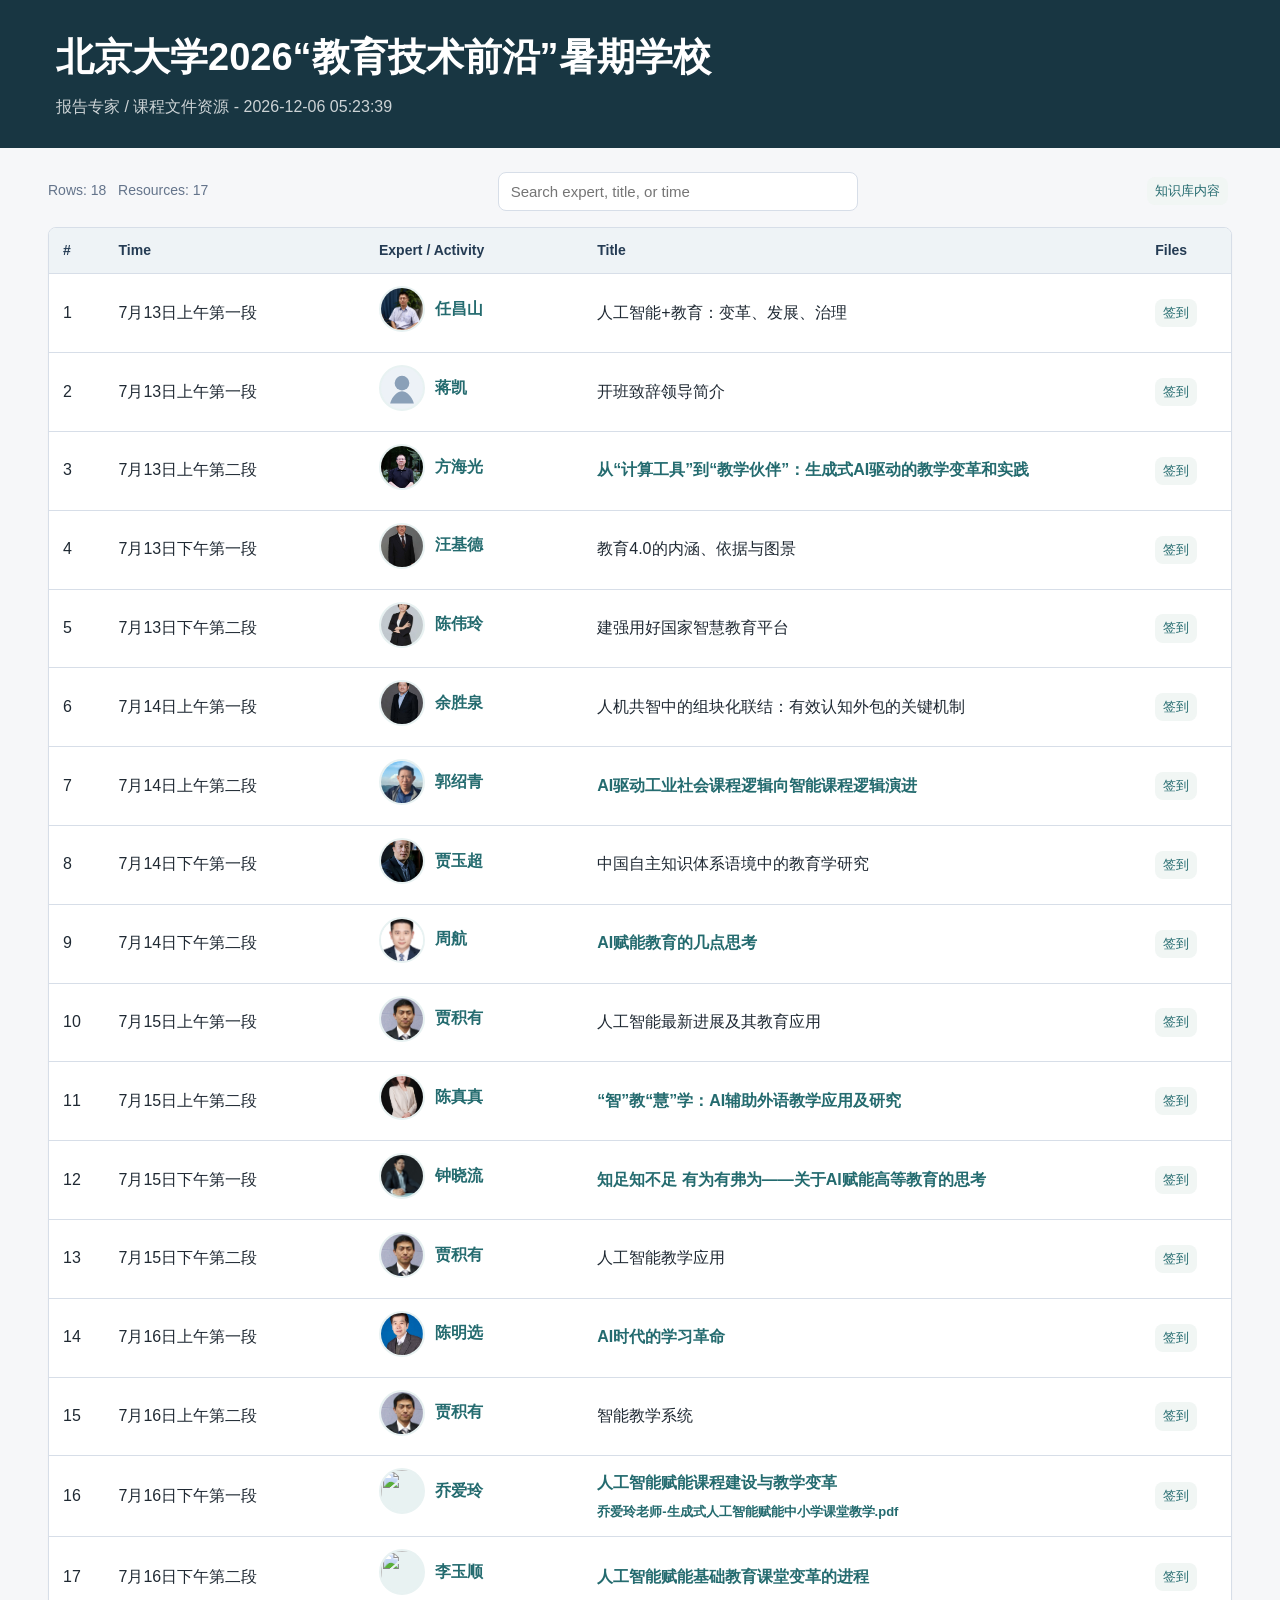
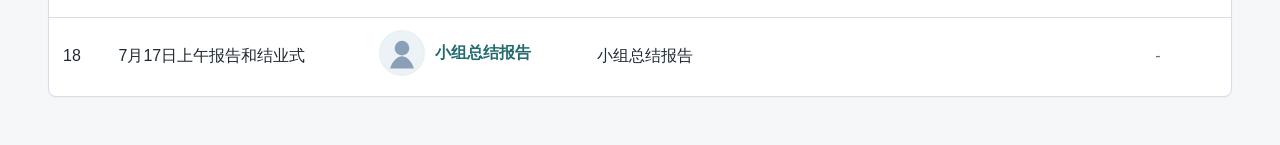
==== commit 2d152470: "添加css样式" ====
--- a/index.html
+++ b/index.html
@@ -4,270 +4,19 @@
   <meta charset="utf-8">
   <meta name="viewport" content="width=device-width, initial-scale=1">
   <title>北京大学2026“教育技术前沿”暑期学校 - 报告专家</title>
-  <style>
-    :root {
-      color-scheme: light;
-      --bg: #f6f7f9;
-      --panel: #ffffff;
-      --text: #1f2933;
-      --muted: #64748b;
-      --line: #d7dee8;
-      --accent: #246b6f;
-      --accent-2: #8b5e34;
-      --soft: #e8f2f2;
-      --shadow: 0 16px 40px rgba(31, 41, 51, .12);
-    }
-    * { box-sizing: border-box; }
-    body {
-      margin: 0;
-      background: var(--bg);
-      color: var(--text);
-      font-family: "Microsoft YaHei", "PingFang SC", "Segoe UI", Arial, sans-serif;
-      line-height: 1.55;
-    }
-    header {
-      background: #183642;
-      color: white;
-      padding: 28px clamp(18px, 5vw, 56px);
-    }
-    header h1 {
-      margin: 0 0 8px;
-      font-size: clamp(24px, 3vw, 38px);
-      font-weight: 760;
-      letter-spacing: 0;
-    }
-    header p {
-      margin: 0;
-      color: rgba(255,255,255,.78);
-    }
-    main {
-      max-width: 1240px;
-      margin: 0 auto;
-      padding: 24px clamp(14px, 3vw, 28px) 48px;
-    }
-    .toolbar {
-      display: flex;
-      gap: 12px;
-      align-items: center;
-      justify-content: space-between;
-      margin-bottom: 16px;
-    }
-    .summary {
-      color: var(--muted);
-      font-size: 14px;
-    }
-    .search {
-      width: min(360px, 100%);
-      border: 1px solid var(--line);
-      border-radius: 8px;
-      padding: 10px 12px;
-      font-size: 15px;
-      background: white;
-    }
-    .table-wrap {
-      overflow-x: auto;
-      background: var(--panel);
-      border: 1px solid var(--line);
-      border-radius: 8px;
-      box-shadow: 0 1px 2px rgba(31,41,51,.04);
-    }
-    table {
-      width: 100%;
-      border-collapse: collapse;
-      min-width: 980px;
-    }
-    th, td {
-      border-bottom: 1px solid var(--line);
-      padding: 12px 14px;
-      text-align: left;
-      vertical-align: middle;
-    }
-    th {
-      background: #eef3f6;
-      color: #243b53;
-      font-size: 14px;
-      font-weight: 700;
-      position: sticky;
-      top: 0;
-      z-index: 1;
-    }
-    tr:last-child td { border-bottom: 0; }
-    .expert-trigger {
-      display: inline-flex;
-      align-items: center;
-      gap: 10px;
-      border: 0;
-      background: transparent;
-      color: var(--accent);
-      padding: 0;
-      font: inherit;
-      font-weight: 700;
-      cursor: pointer;
-    }
-    .expert-trigger:hover span { text-decoration: underline; }
-    .avatar {
-      width: 46px;
-      height: 46px;
-      border-radius: 50%;
-      object-fit: cover;
-      border: 2px solid var(--soft);
-      background: var(--soft);
-      flex: 0 0 auto;
-    }
-    .resource-chip {
-      display: inline-flex;
-      align-items: center;
-      min-height: 28px;
-      margin: 2px 4px 2px 0;
-      padding: 4px 8px;
-      border-radius: 8px;
-      background: #f1f6f4;
-      color: var(--accent);
-      text-decoration: none;
-      font-size: 13px;
-      white-space: nowrap;
-    }
-    .resource-chip:hover { text-decoration: underline; }
-    .title-pdf-link {
-      color: var(--accent);
-      font-weight: 700;
-      text-decoration: none;
-    }
-    .title-pdf-link:hover { text-decoration: underline; }
-    .title-pdf-list {
-      display: flex;
-      flex-direction: column;
-      gap: 4px;
-      margin-top: 6px;
-      font-size: 13px;
-    }
-    .inline-link {
-      display: inline-flex;
-      margin: 4px 8px 0 0;
-      color: var(--accent);
-      font-weight: 700;
-    }
-    .muted { color: var(--muted); }
-    .resources {
-      margin-top: 24px;
-      background: var(--panel);
-      border: 1px solid var(--line);
-      border-radius: 8px;
-      padding: 18px 20px;
-    }
-    .resources h2 {
-      margin: 0 0 12px;
-      font-size: 20px;
-    }
-    .resources ul {
-      margin: 0;
-      padding-left: 20px;
-      columns: 2;
-    }
-    .resources li {
-      break-inside: avoid;
-      margin: 6px 0;
-    }
-    .resource-meta {
-      display: inline-block;
-      min-width: 128px;
-      color: var(--muted);
-      font-size: 13px;
-      margin-right: 8px;
-    }
-    .resource-error {
-      color: #b42318;
-      margin-left: 8px;
-      font-size: 12px;
-    }
-    .modal-backdrop {
-      position: fixed;
-      inset: 0;
-      display: none;
-      align-items: center;
-      justify-content: center;
-      padding: 20px;
-      background: rgba(15, 23, 42, .5);
-      z-index: 10;
-    }
-    .modal-backdrop.open { display: flex; }
-    .modal {
-      width: min(760px, 100%);
-      max-height: min(760px, 90vh);
-      overflow: auto;
-      background: white;
-      border-radius: 8px;
-      box-shadow: var(--shadow);
-    }
-    .modal-head {
-      display: flex;
-      gap: 16px;
-      align-items: center;
-      padding: 20px;
-      border-bottom: 1px solid var(--line);
-    }
-    .modal-head img {
-      width: 88px;
-      height: 88px;
-      border-radius: 50%;
-      object-fit: cover;
-      background: var(--soft);
-    }
-    .modal-head h2 {
-      margin: 0 0 4px;
-      font-size: 24px;
-    }
-    .modal-head p {
-      margin: 0;
-      color: var(--muted);
-    }
-    .modal-body {
-      padding: 20px;
-    }
-    .modal-body h3 {
-      margin: 0 0 8px;
-      font-size: 18px;
-      color: var(--accent-2);
-    }
-    .modal-body p {
-      margin: 0 0 14px;
-      white-space: pre-wrap;
-    }
-    .intro-content p {
-      margin: 0 0 16px;
-    }
-    .intro-content strong {
-      display: inline-block;
-      margin-bottom: 4px;
-      color: var(--accent-2);
-    }
-    .close-btn {
-      margin-left: auto;
-      width: 38px;
-      height: 38px;
-      border: 1px solid var(--line);
-      border-radius: 8px;
-      background: white;
-      cursor: pointer;
-      font-size: 22px;
-      line-height: 1;
-    }
-    @media (max-width: 760px) {
-      .toolbar { align-items: stretch; flex-direction: column; }
-      .resources ul { columns: 1; }
-      .modal-head { align-items: flex-start; }
-    }
-  </style>
+  <link rel="icon" type="image/svg+xml" href="assets/site-icon.svg">
+  <link rel="stylesheet" href="styles.css">
 </head>
 <body>
   <header>
     <h1>北京大学2026“教育技术前沿”暑期学校</h1>
-    <p>报告专家 / 课程文件资源 - 2026-07-21 21:45:10</p>
+    <p>报告专家 / 课程文件资源 - <time id="generated-time"></time></p>
   </header>
   <main>
     <div class="toolbar">
       <div class="summary">Rows: 18 &nbsp; Resources: 17</div>
       <input id="search" class="search" type="search" placeholder="Search expert, title, or time">
+      <a class="resource-chip" href="knowledge.html">知识库内容</a>
     </div>
     <div class="table-wrap">
       <table id="report-table">
@@ -411,46 +160,6 @@
         </tbody>
       </table>
     </div>
-    <section class="resources">
-      <h2>课程文件资源</h2>
-      <ul>
-<li>
-<span class="resource-meta">欢迎上课！</span><a href="assets/resources/resource-614-2026%E5%8C%97%E4%BA%AC%E5%A4%A7%E5%AD%A6%E2%80%9C%E6%95%99%E8%82%B2%E6%8A%80%E6%9C%AF%E5%89%8D%E6%B2%BF%E2%80%9D%E6%9A%91%E6%9C%9F%E5%AD%A6%E6%A0%A1QA.pdf" download>2026北京大学“教育技术前沿”暑期学校Q&amp;A</a></li>
-<li>
-<span class="resource-meta">7月13日上午第一段</span><a href="assets/resources/resource-586-%E7%AD%BE%E5%88%B0.png" download>签到</a></li>
-<li>
-<span class="resource-meta">7月13日上午第二段</span><a href="assets/resources/resource-587-%E7%AD%BE%E5%88%B0.png" download>签到</a></li>
-<li>
-<span class="resource-meta">7月13日下午第一段</span><a href="assets/resources/resource-588-%E7%AD%BE%E5%88%B0.png" download>签到</a></li>
-<li>
-<span class="resource-meta">7月13日下午第二段</span><a href="assets/resources/resource-589-%E7%AD%BE%E5%88%B0.png" download>签到</a></li>
-<li>
-<span class="resource-meta">7月14日上午第一段</span><a href="assets/resources/resource-590-%E7%AD%BE%E5%88%B0.png" download>签到</a></li>
-<li>
-<span class="resource-meta">7月14日上午第二段</span><a href="assets/resources/resource-591-%E7%AD%BE%E5%88%B0.png" download>签到</a></li>
-<li>
-<span class="resource-meta">7月14日下午第一段</span><a href="assets/resources/resource-592-%E7%AD%BE%E5%88%B0.png" download>签到</a></li>
-<li>
-<span class="resource-meta">7月14日下午第二段</span><a href="assets/resources/resource-593-%E7%AD%BE%E5%88%B0.png" download>签到</a></li>
-<li>
-<span class="resource-meta">7月15日上午第一段</span><a href="assets/resources/resource-594-%E7%AD%BE%E5%88%B0.png" download>签到</a></li>
-<li>
-<span class="resource-meta">7月15日上午第二段</span><a href="assets/resources/resource-595-%E7%AD%BE%E5%88%B0.png" download>签到</a></li>
-<li>
-<span class="resource-meta">7月15日下午第一段</span><a href="assets/resources/resource-596-%E7%AD%BE%E5%88%B0.png" download>签到</a></li>
-<li>
-<span class="resource-meta">7月15日下午第二段</span><a href="assets/resources/resource-597-%E7%AD%BE%E5%88%B0.png" download>签到</a></li>
-<li>
-<span class="resource-meta">7月16日上午第一段</span><a href="assets/resources/resource-598-%E7%AD%BE%E5%88%B0.png" download>签到</a></li>
-<li>
-<span class="resource-meta">7月16日上午第二段</span><a href="assets/resources/resource-599-%E7%AD%BE%E5%88%B0.png" download>签到</a></li>
-<li>
-<span class="resource-meta">7月16日下午第一段</span><a href="assets/resources/resource-600-%E7%AD%BE%E5%88%B0.png" download>签到</a></li>
-<li>
-<span class="resource-meta">7月16日下午第二段</span><a href="assets/resources/resource-601-%E7%AD%BE%E5%88%B0.png" download>签到</a></li>
-
-      </ul>
-    </section>
   </main>
 
   <div id="modal-backdrop" class="modal-backdrop" role="dialog" aria-modal="true" aria-labelledby="modal-name">
@@ -625,6 +334,25 @@
     const backdrop = document.getElementById('modal-backdrop');
     const closeBtn = document.getElementById('modal-close');
     const search = document.getElementById('search');
+    const generatedTime = document.getElementById('generated-time');
+
+    function formatDateTime(date) {
+      const pad = (value) => String(value).padStart(2, '0');
+      return [
+        date.getFullYear(),
+        pad(date.getMonth() + 1),
+        pad(date.getDate())
+      ].join('-') + ' ' + [
+        pad(date.getHours()),
+        pad(date.getMinutes()),
+        pad(date.getSeconds())
+      ].join(':');
+    }
+
+    const now = new Date();
+    generatedTime.textContent = formatDateTime(now);
+    generatedTime.dateTime = now.toISOString();
+
 
     function openProfile(id) {
       const profile = profiles[id];
@@ -658,4 +386,4 @@
     });
   </script>
 </body>
-</html>+</html>
--- a/styles.css
+++ b/styles.css
@@ -0,0 +1,388 @@
+﻿    :root {
+      color-scheme: light;
+      --bg: #f6f7f9;
+      --panel: #ffffff;
+      --text: #1f2933;
+      --muted: #64748b;
+      --line: #d7dee8;
+      --accent: #246b6f;
+      --accent-2: #8b5e34;
+      --soft: #e8f2f2;
+      --shadow: 0 16px 40px rgba(31, 41, 51, .12);
+    }
+    * { box-sizing: border-box; }
+    body {
+      margin: 0;
+      background: var(--bg);
+      color: var(--text);
+      font-family: "Microsoft YaHei", "PingFang SC", "Segoe UI", Arial, sans-serif;
+      line-height: 1.55;
+    }
+    header {
+      background: #183642;
+      color: white;
+      padding: 28px clamp(18px, 5vw, 56px);
+    }
+    header h1 {
+      margin: 0 0 8px;
+      font-size: clamp(24px, 3vw, 38px);
+      font-weight: 760;
+      letter-spacing: 0;
+    }
+    header p {
+      margin: 0;
+      color: rgba(255,255,255,.78);
+    }
+    main {
+      max-width: 1240px;
+      margin: 0 auto;
+      padding: 24px clamp(14px, 3vw, 28px) 48px;
+    }
+    .toolbar {
+      display: flex;
+      gap: 12px;
+      align-items: center;
+      justify-content: space-between;
+      margin-bottom: 16px;
+    }
+    .summary {
+      color: var(--muted);
+      font-size: 14px;
+    }
+    .search {
+      width: min(360px, 100%);
+      border: 1px solid var(--line);
+      border-radius: 8px;
+      padding: 10px 12px;
+      font-size: 15px;
+      background: white;
+    }
+    .table-wrap {
+      overflow-x: auto;
+      background: var(--panel);
+      border: 1px solid var(--line);
+      border-radius: 8px;
+      box-shadow: 0 1px 2px rgba(31,41,51,.04);
+    }
+    table {
+      width: 100%;
+      border-collapse: collapse;
+      min-width: 980px;
+    }
+    th, td {
+      border-bottom: 1px solid var(--line);
+      padding: 12px 14px;
+      text-align: left;
+      vertical-align: middle;
+    }
+    th {
+      background: #eef3f6;
+      color: #243b53;
+      font-size: 14px;
+      font-weight: 700;
+      position: sticky;
+      top: 0;
+      z-index: 1;
+    }
+    tr:last-child td { border-bottom: 0; }
+    .expert-trigger {
+      display: inline-flex;
+      align-items: center;
+      gap: 10px;
+      border: 0;
+      background: transparent;
+      color: var(--accent);
+      padding: 0;
+      font: inherit;
+      font-weight: 700;
+      cursor: pointer;
+    }
+    .expert-trigger:hover span { text-decoration: underline; }
+    .avatar {
+      width: 46px;
+      height: 46px;
+      border-radius: 50%;
+      object-fit: cover;
+      border: 2px solid var(--soft);
+      background: var(--soft);
+      flex: 0 0 auto;
+    }
+    .resource-chip {
+      display: inline-flex;
+      align-items: center;
+      min-height: 28px;
+      margin: 2px 4px 2px 0;
+      padding: 4px 8px;
+      border-radius: 8px;
+      background: #f1f6f4;
+      color: var(--accent);
+      text-decoration: none;
+      font-size: 13px;
+      white-space: nowrap;
+    }
+    .resource-chip:hover { text-decoration: underline; }
+    .title-pdf-link {
+      color: var(--accent);
+      font-weight: 700;
+      text-decoration: none;
+    }
+    .title-pdf-link:hover { text-decoration: underline; }
+    .title-pdf-list {
+      display: flex;
+      flex-direction: column;
+      gap: 4px;
+      margin-top: 6px;
+      font-size: 13px;
+    }
+    .inline-link {
+      display: inline-flex;
+      margin: 4px 8px 0 0;
+      color: var(--accent);
+      font-weight: 700;
+    }
+    .muted { color: var(--muted); }
+    .knowledge {
+      margin-top: 24px;
+      overflow: hidden;
+      background: var(--panel);
+      border: 1px solid var(--line);
+      border-radius: 8px;
+      box-shadow: 0 1px 2px rgba(31,41,51,.04);
+    }
+    .knowledge-head {
+      display: flex;
+      align-items: center;
+      justify-content: space-between;
+      gap: 14px;
+      padding: 16px 20px;
+      border-bottom: 1px solid var(--line);
+      background: #eef3f6;
+    }
+    .knowledge-head h2 {
+      margin: 0;
+      color: #243b53;
+      font-size: 20px;
+    }
+    .knowledge-open {
+      flex: 0 0 auto;
+      color: var(--accent);
+      font-weight: 700;
+      text-decoration: none;
+    }
+    .knowledge-open:hover { text-decoration: underline; }
+    .knowledge-layout {
+      display: grid;
+      grid-template-columns: minmax(220px, 280px) minmax(0, 1fr);
+      min-height: 520px;
+    }
+    .knowledge-list {
+      padding: 12px;
+      border-right: 1px solid var(--line);
+      background: #f8fafc;
+    }
+    .knowledge-item {
+      width: 100%;
+      margin: 0 0 8px;
+      padding: 10px 12px;
+      border: 1px solid var(--line);
+      border-radius: 8px;
+      background: white;
+      color: var(--text);
+      cursor: pointer;
+      font: inherit;
+      font-weight: 700;
+      text-align: left;
+    }
+    .knowledge-item:hover {
+      border-color: var(--accent);
+      color: var(--accent);
+    }
+    .knowledge-item.active {
+      border-color: var(--accent);
+      background: var(--soft);
+      color: var(--accent);
+    }
+    .knowledge-reader {
+      min-width: 0;
+      padding: 20px;
+      background: white;
+    }
+    .knowledge-title {
+      margin: 0 0 16px;
+      color: var(--accent-2);
+      font-size: 22px;
+    }
+    .markdown-body {
+      max-width: 900px;
+      color: var(--text);
+      font-size: 15px;
+    }
+    .markdown-body h1,
+    .markdown-body h2,
+    .markdown-body h3,
+    .markdown-body h4,
+    .markdown-body h5,
+    .markdown-body h6 {
+      margin: 22px 0 10px;
+      color: #243b53;
+      line-height: 1.35;
+    }
+    .markdown-body h1:first-child,
+    .markdown-body h2:first-child,
+    .markdown-body h3:first-child {
+      margin-top: 0;
+    }
+    .markdown-body p {
+      margin: 0 0 12px;
+    }
+    .markdown-body ul,
+    .markdown-body ol {
+      margin: 0 0 14px;
+      padding-left: 24px;
+    }
+    .markdown-body li {
+      margin: 6px 0;
+    }
+    .markdown-body code {
+      padding: 2px 5px;
+      border-radius: 4px;
+      background: #eef3f6;
+      font-family: Consolas, "Cascadia Mono", monospace;
+      font-size: .92em;
+    }
+    .markdown-body pre {
+      overflow-x: auto;
+      margin: 0 0 16px;
+      padding: 14px;
+      border: 1px solid var(--line);
+      border-radius: 8px;
+      background: #101820;
+      color: #f8fafc;
+    }
+    .markdown-body pre code {
+      padding: 0;
+      background: transparent;
+      color: inherit;
+    }
+    .markdown-body img {
+      display: block;
+      max-width: 100%;
+      height: auto;
+      margin: 14px 0 18px;
+      border: 1px solid var(--line);
+      border-radius: 8px;
+    }
+    .markdown-body table {
+      display: block;
+      width: 100%;
+      min-width: 0;
+      overflow-x: auto;
+      margin: 0 0 16px;
+      border-collapse: collapse;
+    }
+    .markdown-body th,
+    .markdown-body td {
+      padding: 8px 10px;
+      border: 1px solid var(--line);
+      text-align: left;
+      vertical-align: top;
+    }
+    .markdown-body th {
+      background: #eef3f6;
+      color: #243b53;
+    }
+    .knowledge-frame {
+      width: 100%;
+      height: 540px;
+      border: 1px solid var(--line);
+      border-radius: 8px;
+      background: white;
+    }
+    .knowledge-fallback {
+      margin: 0 0 12px;
+      color: var(--muted);
+      font-size: 14px;
+    }
+    .modal-backdrop {
+      position: fixed;
+      inset: 0;
+      display: none;
+      align-items: center;
+      justify-content: center;
+      padding: 20px;
+      background: rgba(15, 23, 42, .5);
+      z-index: 10;
+    }
+    .modal-backdrop.open { display: flex; }
+    .modal {
+      width: min(760px, 100%);
+      max-height: min(760px, 90vh);
+      overflow: auto;
+      background: white;
+      border-radius: 8px;
+      box-shadow: var(--shadow);
+    }
+    .modal-head {
+      display: flex;
+      gap: 16px;
+      align-items: center;
+      padding: 20px;
+      border-bottom: 1px solid var(--line);
+    }
+    .modal-head img {
+      width: 88px;
+      height: 88px;
+      border-radius: 50%;
+      object-fit: cover;
+      background: var(--soft);
+    }
+    .modal-head h2 {
+      margin: 0 0 4px;
+      font-size: 24px;
+    }
+    .modal-head p {
+      margin: 0;
+      color: var(--muted);
+    }
+    .modal-body {
+      padding: 20px;
+    }
+    .modal-body h3 {
+      margin: 0 0 8px;
+      font-size: 18px;
+      color: var(--accent-2);
+    }
+    .modal-body p {
+      margin: 0 0 14px;
+      white-space: pre-wrap;
+    }
+    .intro-content p {
+      margin: 0 0 16px;
+    }
+    .intro-content strong {
+      display: inline-block;
+      margin-bottom: 4px;
+      color: var(--accent-2);
+    }
+    .close-btn {
+      margin-left: auto;
+      width: 38px;
+      height: 38px;
+      border: 1px solid var(--line);
+      border-radius: 8px;
+      background: white;
+      cursor: pointer;
+      font-size: 22px;
+      line-height: 1;
+    }
+    @media (max-width: 760px) {
+      .toolbar { align-items: stretch; flex-direction: column; }
+      .knowledge-head { align-items: flex-start; flex-direction: column; }
+      .knowledge-layout { grid-template-columns: 1fr; }
+      .knowledge-list {
+        border-right: 0;
+        border-bottom: 1px solid var(--line);
+      }
+      .modal-head { align-items: flex-start; }
+    }
+
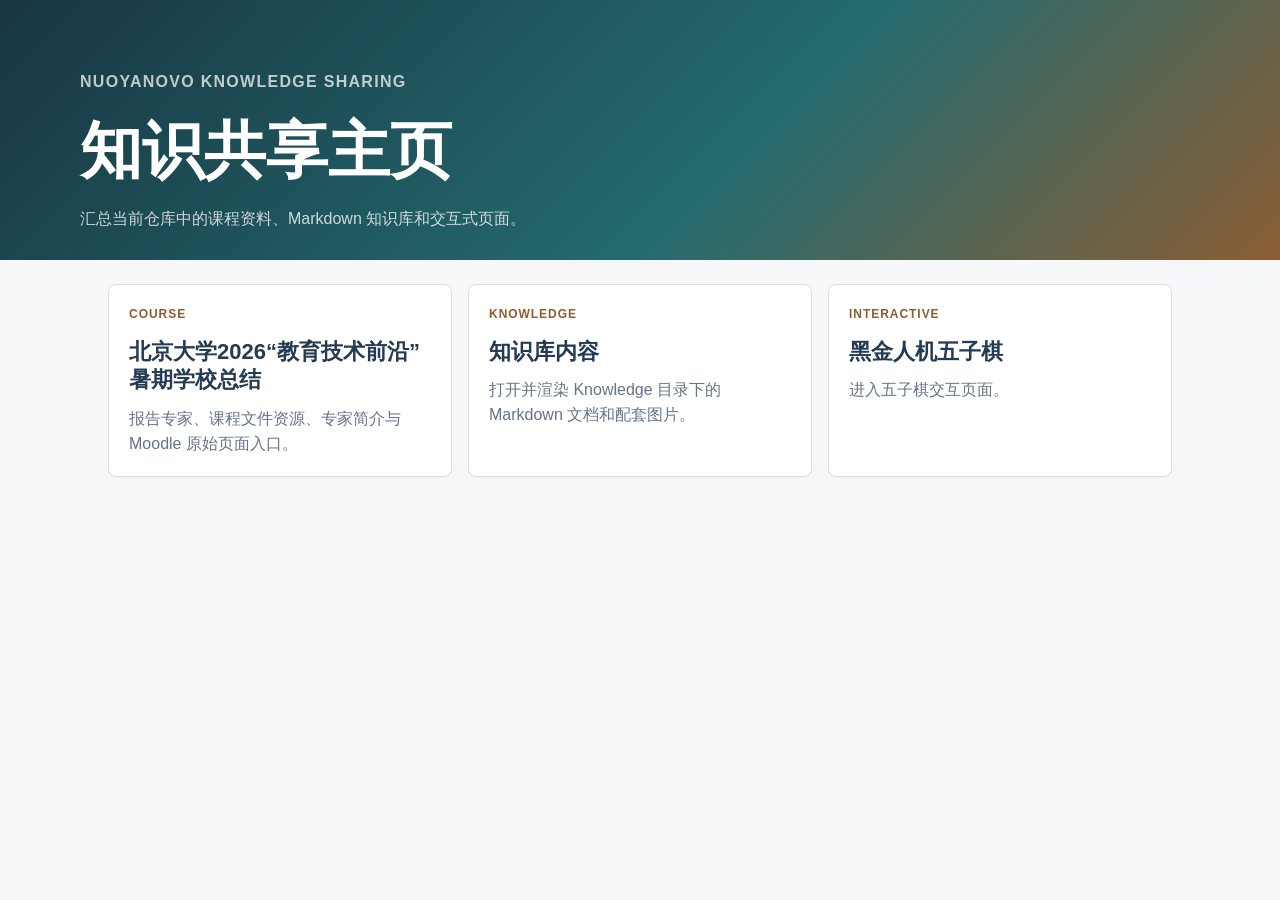
==== commit 87a6a0b8: "添加主页面入口" ====
--- a/index.html
+++ b/index.html
@@ -1,389 +1,38 @@
-<!doctype html>
+﻿<!doctype html>
 <html lang="zh-CN">
 <head>
   <meta charset="utf-8">
   <meta name="viewport" content="width=device-width, initial-scale=1">
-  <title>北京大学2026“教育技术前沿”暑期学校 - 报告专家</title>
+  <title>NuoyanoVo Knowledge Sharing</title>
   <link rel="icon" type="image/svg+xml" href="assets/site-icon.svg">
   <link rel="stylesheet" href="styles.css">
 </head>
-<body>
-  <header>
-    <h1>北京大学2026“教育技术前沿”暑期学校</h1>
-    <p>报告专家 / 课程文件资源 - <time id="generated-time"></time></p>
+<body class="home-page">
+  <header class="home-header">
+    <div>
+      <p class="home-eyebrow">NuoyanoVo Knowledge Sharing</p>
+      <h1>知识共享主页</h1>
+      <p>汇总当前仓库中的课程资料、Markdown 知识库和交互式页面。</p>
+    </div>
   </header>
-  <main>
-    <div class="toolbar">
-      <div class="summary">Rows: 18 &nbsp; Resources: 17</div>
-      <input id="search" class="search" type="search" placeholder="Search expert, title, or time">
-      <a class="resource-chip" href="knowledge.html">知识库内容</a>
-    </div>
-    <div class="table-wrap">
-      <table id="report-table">
-        <thead>
-          <tr>
-            <th>#</th>
-            <th>Time</th>
-            <th>Expert / Activity</th>
-            <th>Title</th>
-            <th>Files</th>
-          </tr>
-        </thead>
-        <tbody>
-<tr class="report-row">
-<td>1</td>
-<td>7月13日上午第一段</td>
-<td><button class="expert-trigger" type="button" data-expert-id="row-1"><img class="avatar" src="assets/experts/expert-01-_(1).jpg" alt=""><span>任昌山</span></button></td>
-<td class="title-cell">人工智能+教育：变革、发展、治理</td>
-<td><a class="resource-chip" href="assets/resources/resource-586-%E7%AD%BE%E5%88%B0.png" download>签到</a></td>
-</tr>
-<tr class="report-row">
-<td>2</td>
-<td>7月13日上午第一段</td>
-<td><button class="expert-trigger" type="button" data-expert-id="row-2"><img class="avatar" src="assets/experts/placeholder.svg" alt=""><span>蒋凯</span></button></td>
-<td class="title-cell">开班致辞领导简介</td>
-<td><a class="resource-chip" href="assets/resources/resource-586-%E7%AD%BE%E5%88%B0.png" download>签到</a></td>
-</tr>
-<tr class="report-row">
-<td>3</td>
-<td>7月13日上午第二段</td>
-<td><button class="expert-trigger" type="button" data-expert-id="row-3"><img class="avatar" src="assets/experts/expert-03-_(1).jpg" alt=""><span>方海光</span></button></td>
-<td class="title-cell"><a class="title-pdf-link" href="assets/resources/%E6%96%B9%E6%B5%B7%E5%85%89%20%E4%BB%8E%E2%80%9C%E8%AE%A1%E7%AE%97%E5%B7%A5%E5%85%B7%E2%80%9D%E5%88%B0%E2%80%9C%E6%95%99%E5%AD%A6%E4%BC%99%E4%BC%B4%E2%80%9D%EF%BC%9A%E7%94%9F%E6%88%90%E5%BC%8FAI%E9%A9%B1.pdf" download>从“计算工具”到“教学伙伴”：生成式AI驱动的教学变革和实践</a></td>
-<td><a class="resource-chip" href="assets/resources/resource-587-%E7%AD%BE%E5%88%B0.png" download>签到</a></td>
-</tr>
-<tr class="report-row">
-<td>4</td>
-<td>7月13日下午第一段</td>
-<td><button class="expert-trigger" type="button" data-expert-id="row-4"><img class="avatar" src="assets/experts/expert-04-1.jpg" alt=""><span>汪基德</span></button></td>
-<td class="title-cell">教育4.0的内涵、依据与图景</td>
-<td><a class="resource-chip" href="assets/resources/resource-588-%E7%AD%BE%E5%88%B0.png" download>签到</a></td>
-</tr>
-<tr class="report-row">
-<td>5</td>
-<td>7月13日下午第二段</td>
-<td><button class="expert-trigger" type="button" data-expert-id="row-5"><img class="avatar" src="assets/experts/expert-05-_(1).jpg" alt=""><span>陈伟玲</span></button></td>
-<td class="title-cell">建强用好国家智慧教育平台</td>
-<td><a class="resource-chip" href="assets/resources/resource-589-%E7%AD%BE%E5%88%B0.png" download>签到</a></td>
-</tr>
-<tr class="report-row">
-<td>6</td>
-<td>7月14日上午第一段</td>
-<td><button class="expert-trigger" type="button" data-expert-id="row-6"><img class="avatar" src="assets/experts/expert-06-_(1).jpg" alt=""><span>余胜泉</span></button></td>
-<td class="title-cell">人机共智中的组块化联结：有效认知外包的关键机制</td>
-<td><a class="resource-chip" href="assets/resources/resource-590-%E7%AD%BE%E5%88%B0.png" download>签到</a></td>
-</tr>
-<tr class="report-row">
-<td>7</td>
-<td>7月14日上午第二段</td>
-<td><button class="expert-trigger" type="button" data-expert-id="row-7"><img class="avatar" src="assets/experts/expert-07-_(1).jpg" alt=""><span>郭绍青</span></button></td>
-<td class="title-cell"><a class="title-pdf-link" href="assets/resources/%E9%83%AD%E7%BB%8D%E9%9D%92%20AI%E9%A9%B1%E5%8A%A8%E5%B7%A5%E4%B8%9A%E7%A4%BE%E4%BC%9A%E8%AF%BE%E7%A8%8B%E9%80%BB%E8%BE%91%E5%90%91%E6%99%BA%E8%83%BD%E8%AF%BE%E7%A8%8B%E9%80%BB%E8%BE%91%E6%BC%94%E8%BF%9B.pdf" download>AI驱动工业社会课程逻辑向智能课程逻辑演进</a></td>
-<td><a class="resource-chip" href="assets/resources/resource-591-%E7%AD%BE%E5%88%B0.png" download>签到</a></td>
-</tr>
-<tr class="report-row">
-<td>8</td>
-<td>7月14日下午第一段</td>
-<td><button class="expert-trigger" type="button" data-expert-id="row-8"><img class="avatar" src="assets/experts/expert-08-_(1).jpg" alt=""><span>贾玉超</span></button></td>
-<td class="title-cell">中国自主知识体系语境中的教育学研究</td>
-<td><a class="resource-chip" href="assets/resources/resource-592-%E7%AD%BE%E5%88%B0.png" download>签到</a></td>
-</tr>
-<tr class="report-row">
-<td>9</td>
-<td>7月14日下午第二段</td>
-<td><button class="expert-trigger" type="button" data-expert-id="row-9"><img class="avatar" src="assets/experts/expert-09-_(1).jpg" alt=""><span>周航</span></button></td>
-<td class="title-cell"><a class="title-pdf-link" href="assets/resources/%E5%91%A8%E8%88%AA%20AI%E8%B5%8B%E8%83%BD%E6%95%99%E8%82%B2%E7%9A%84%E5%87%A0%E7%82%B9%E6%80%9D%E8%80%83.pdf" download>AI赋能教育的几点思考</a></td>
-<td><a class="resource-chip" href="assets/resources/resource-593-%E7%AD%BE%E5%88%B0.png" download>签到</a></td>
-</tr>
-<tr class="report-row">
-<td>10</td>
-<td>7月15日上午第一段</td>
-<td><button class="expert-trigger" type="button" data-expert-id="row-10"><img class="avatar" src="assets/experts/expert-10-JiaJiyou2006.jpg" alt=""><span>贾积有</span></button></td>
-<td class="title-cell">人工智能最新进展及其教育应用</td>
-<td><a class="resource-chip" href="assets/resources/resource-594-%E7%AD%BE%E5%88%B0.png" download>签到</a></td>
-</tr>
-<tr class="report-row">
-<td>11</td>
-<td>7月15日上午第二段</td>
-<td><button class="expert-trigger" type="button" data-expert-id="row-11"><img class="avatar" src="assets/experts/expert-11-_20260710192331_18922_159_(1).png" alt=""><span>陈真真</span></button></td>
-<td class="title-cell"><a class="title-pdf-link" href="assets/resources/%E9%99%88%E7%9C%9F%E7%9C%9F%2020260715%20%E5%8C%97%E5%A4%A7%E6%9A%91%E6%9C%9F%E5%AD%A6%E6%A0%A1.pdf" download>“智”教“慧”学：AI辅助外语教学应用及研究</a></td>
-<td><a class="resource-chip" href="assets/resources/resource-595-%E7%AD%BE%E5%88%B0.png" download>签到</a></td>
-</tr>
-<tr class="report-row">
-<td>12</td>
-<td>7月15日下午第一段</td>
-<td><button class="expert-trigger" type="button" data-expert-id="row-12"><img class="avatar" src="assets/experts/expert-12-_(1).jpg" alt=""><span>钟晓流</span></button></td>
-<td class="title-cell"><a class="title-pdf-link" href="assets/resources/%E9%92%9F%E6%99%93%E6%B5%81%20%E7%9F%A5%E8%B6%B3%E7%9F%A5%E4%B8%8D%E8%B6%B3%20%20%E6%9C%89%E4%B8%BA%E6%9C%89%E5%BC%97%E4%B8%BA.pdf" download>知足知不足 有为有弗为——关于AI赋能高等教育的思考</a></td>
-<td><a class="resource-chip" href="assets/resources/resource-596-%E7%AD%BE%E5%88%B0.png" download>签到</a></td>
-</tr>
-<tr class="report-row">
-<td>13</td>
-<td>7月15日下午第二段</td>
-<td><button class="expert-trigger" type="button" data-expert-id="row-13"><img class="avatar" src="assets/experts/expert-10-JiaJiyou2006.jpg" alt=""><span>贾积有</span></button></td>
-<td class="title-cell">人工智能教学应用</td>
-<td><a class="resource-chip" href="assets/resources/resource-597-%E7%AD%BE%E5%88%B0.png" download>签到</a></td>
-</tr>
-<tr class="report-row">
-<td>14</td>
-<td>7月16日上午第一段</td>
-<td><button class="expert-trigger" type="button" data-expert-id="row-14"><img class="avatar" src="assets/experts/expert-14-_(1).png" alt=""><span>陈明选</span></button></td>
-<td class="title-cell"><a class="title-pdf-link" href="assets/resources/%E9%99%88%E6%98%8E%E9%80%89%20AI%E6%97%B6%E4%BB%A3%E7%9A%84%E5%AD%A6%E4%B9%A0%E9%9D%A9%E5%91%BD.pdf" download>AI时代的学习革命</a></td>
-<td><a class="resource-chip" href="assets/resources/resource-598-%E7%AD%BE%E5%88%B0.png" download>签到</a></td>
-</tr>
-<tr class="report-row">
-<td>15</td>
-<td>7月16日上午第二段</td>
-<td><button class="expert-trigger" type="button" data-expert-id="row-15"><img class="avatar" src="assets/experts/expert-10-JiaJiyou2006.jpg" alt=""><span>贾积有</span></button></td>
-<td class="title-cell">智能教学系统</td>
-<td><a class="resource-chip" href="assets/resources/resource-599-%E7%AD%BE%E5%88%B0.png" download>签到</a></td>
-</tr>
-<tr class="report-row">
-<td>16</td>
-<td>7月16日下午第一段</td>
-<td><button class="expert-trigger" type="button" data-expert-id="row-16"><img class="avatar" src="assets/experts/expert-16-_(1).jpg" alt=""><span>乔爱玲</span></button></td>
-<td class="title-cell"><a class="title-pdf-link" href="assets/resources/%E4%B9%94%E7%88%B1%E7%8E%B2%E8%80%81%E5%B8%88-%E4%BA%BA%E5%B7%A5%E6%99%BA%E8%83%BD%E8%B5%8B%E8%83%BD%E8%AF%BE%E7%A8%8B%E5%BB%BA%E8%AE%BE%E4%B8%8E%E6%95%99%E5%AD%A6%E5%8F%98%E9%9D%A9.pdf" download>人工智能赋能课程建设与教学变革</a><div class="title-pdf-list"><a class="title-pdf-link" href="assets/resources/%E4%B9%94%E7%88%B1%E7%8E%B2%E8%80%81%E5%B8%88-%E7%94%9F%E6%88%90%E5%BC%8F%E4%BA%BA%E5%B7%A5%E6%99%BA%E8%83%BD%E8%B5%8B%E8%83%BD%E4%B8%AD%E5%B0%8F%E5%AD%A6%E8%AF%BE%E5%A0%82%E6%95%99%E5%AD%A6.pdf" download>乔爱玲老师-生成式人工智能赋能中小学课堂教学.pdf</a></div></td>
-<td><a class="resource-chip" href="assets/resources/resource-600-%E7%AD%BE%E5%88%B0.png" download>签到</a></td>
-</tr>
-<tr class="report-row">
-<td>17</td>
-<td>7月16日下午第二段</td>
-<td><button class="expert-trigger" type="button" data-expert-id="row-17"><img class="avatar" src="assets/experts/expert-17-_(1).jpg" alt=""><span>李玉顺</span></button></td>
-<td class="title-cell"><a class="title-pdf-link" href="assets/resources/%E6%9D%8E%E7%8E%89%E9%A1%BA%20%E4%BA%BA%E5%B7%A5%E6%99%BA%E8%83%BD%E8%B5%8B%E8%83%BD%E5%9F%BA%E7%A1%80%E6%95%99%E8%82%B2%E8%AF%BE%E5%A0%82%E5%8F%98%E9%9D%A9%E7%9A%84%E8%BF%9B%E7%A8%8B.pdf" download>人工智能赋能基础教育课堂变革的进程</a></td>
-<td><a class="resource-chip" href="assets/resources/resource-601-%E7%AD%BE%E5%88%B0.png" download>签到</a></td>
-</tr>
-<tr class="report-row">
-<td>18</td>
-<td>7月17日上午报告和结业式</td>
-<td><button class="expert-trigger" type="button" data-expert-id="row-18"><img class="avatar" src="assets/experts/placeholder.svg" alt=""><span>小组总结报告</span></button></td>
-<td class="title-cell">小组总结报告</td>
-<td><span class="muted">-</span></td>
-</tr>
-
-        </tbody>
-      </table>
-    </div>
+  <main class="home-main">
+    <section class="home-grid" aria-label="页面入口">
+      <a class="home-card" href="北京大学2026“教育技术前沿”暑期学校总结/index.html">
+        <span class="home-card-kicker">Course</span>
+        <strong>北京大学2026“教育技术前沿”暑期学校总结</strong>
+        <span>报告专家、课程文件资源、专家简介与 Moodle 原始页面入口。</span>
+      </a>
+      <a class="home-card" href="Knowledge/knowledge.html">
+        <span class="home-card-kicker">Knowledge</span>
+        <strong>知识库内容</strong>
+        <span>打开并渲染 Knowledge 目录下的 Markdown 文档和配套图片。</span>
+      </a>
+      <a class="home-card" href="gobang/gobang.html">
+        <span class="home-card-kicker">Interactive</span>
+        <strong>黑金人机五子棋</strong>
+        <span>进入五子棋交互页面。</span>
+      </a>
+    </section>
   </main>
-
-  <div id="modal-backdrop" class="modal-backdrop" role="dialog" aria-modal="true" aria-labelledby="modal-name">
-    <article class="modal">
-      <div class="modal-head">
-        <img id="modal-image" src="assets/experts/placeholder.svg" alt="">
-        <div>
-          <h2 id="modal-name"></h2>
-          <p id="modal-time"></p>
-        </div>
-        <button id="modal-close" class="close-btn" type="button" aria-label="Close">&times;</button>
-      </div>
-      <div class="modal-body">
-        <h3 id="modal-title"></h3>
-        <h3>专家简介</h3>
-        <div id="modal-intro" class="intro-content"></div>
-        <p><a id="modal-link" href="#" target="_blank" rel="noreferrer">Open in Moodle</a></p>
-      </div>
-    </article>
-  </div>
-
-  <script id="profiles-data" type="application/json">
-{
-    "row-17":  {
-                   "expert":  "李玉顺",
-                   "title":  "人工智能赋能基础教育课堂变革的进程",
-                   "timeSlot":  "7月16日下午第二段",
-                   "introHtml":  "\u003cp\u003e李玉顺，北京师范大学教授、博士生导师。北京市人工智能与教育融合应用创新研究基地主任，北京师范大学教育学部慕课发展与教学创新研究实验室主任，中国教育技术协会中学教育信息化专业委员会理事长。\u003c/p\u003e\u003cp\u003e\u003cstrong\u003e报告内容简介\u003c/strong\u003e\u003cbr\u003e人工智能正深度嵌入基础教育课堂的底层逻辑，引发一场从 “ 工具辅助 ” 到 “ 内生重构 ” 的范式级变革。政策供给上，《教育强国建设规划纲要（ 2024—2035 年）》与《 “ 人工智能 + 教育 ” 行动计划》等文件明确指向 “ 从知识传授转向能力为本，加速实现大规模因材施教 ” ，这既是对新课程改革核心命题的回应，也为课堂数字化转型锚定了价值坐标。实践层面上，技术不再止步于教学环境的优化，而是逐步演化为重塑课堂结构的关键变量 —— 从单向传授走向人机协同的互动场域，从经验式教学走向数据驱动的精准支持。团队多年扎根一线课堂开展研究与实践，提出 “ 师生共进素养成长型课堂生态理论 ” ，以 “ 教学关系重构、课程内容结构化、学习活动高阶化 ” 为内核，推动课堂由知识本位向素养本位跃升。在此基础上，构建人机协同的课堂循证体系，使教研活动建立在多元化、多维度的循证数据之上，将课堂评价从 “ 主观判断 ” 引向 “ 证据支持 ” 。由此，人工智能赋能课堂变革呈现出双重逻辑：一是以智能技术融合激发教学活力，促进学习为中心高阶课堂生态发展，二是以课堂循证保障变革质量，促进课堂发展向优向上。两者交织共振，正推动基础教育课堂走向大规模、常态化、系统性高质量发展新时代。这不仅是技术赋能的结果，更是教育理念与治理机制协同进化的必然选择。\u003c/p\u003e",
-                   "imageHref":  "assets/experts/expert-17-_(1).jpg",
-                   "pageUrl":  "https://class.csiec.com/mod/page/view.php?id=580"
-               },
-    "row-7":  {
-                  "expert":  "郭绍青",
-                  "title":  "AI驱动工业社会课程逻辑向智能课程逻辑演进",
-                  "timeSlot":  "7月14日上午第二段",
-                  "introHtml":  "\u003cp\u003e郭绍青，西北师范大学教育技术学院，教授，博士生导师。教育部教育信息化战略研究基地（西北）主任，甘肃省教育数字化重点实验室主任。开展教育数字化理论与发展战略、技术支持的教师专业发展、大数据分析技术、人工智能教育应用等方向的研究工作。获得甘肃省拨尖领军人才、获得国际学术组织SITE（Society for Information Technology \u0026amp; Teacher Education）学会的数字公平杰出贡献奖。 教育部教育数字化专家咨询委员会总体组委员，教育部高等学校教学指导委员会教育技术与人工智能专业教学指导分委员会委员，教育部教师队伍建设专家指导委员会中学教师培养分委会委员，教育部第八届科学技术委员会委员，中国教育技术协会智能教育专业委员会副主任委员等。\u003c/p\u003e\u003cp\u003e\u003cstrong\u003e报告内容简介\u003c/strong\u003e\u003cbr\u003e系统梳理了工业社会课程构成要素与逻辑关系，以此为研究起点，采用课程经典文献梳理、概念分析以及聚类分析等方法，抽取并识别课程构成要素及其层级与隶属关系。研究在工业社会课程构成要素框架基础上，提出了教育智能体新要素产生及要素整合的观点，系统阐述了AI驱动课程逻辑重构的主要内容与实现路径，并揭示了教育智能体、专家教学智慧、课程全流程伴随评价对课程要素渗透、变革与解构、流程再造的作用机制。\u003c/p\u003e",
-                  "imageHref":  "assets/experts/expert-07-_(1).jpg",
-                  "pageUrl":  "https://class.csiec.com/mod/page/view.php?id=574"
-              },
-    "row-9":  {
-                  "expert":  "周航",
-                  "title":  "AI赋能教育的几点思考",
-                  "timeSlot":  "7月14日下午第二段",
-                  "introHtml":  "\u003cp\u003e周航，市教委教育信息化处副处长，曾任基础教育二处副处长，数字教育中心总工程师，北京市“互联网+基础教育”专班负责人，中学高级教师，主持多项市级信息化建设重点项目和工程，参与多个全国、市级教育信息化规划及重点科研课题研究工作。\u003c/p\u003e\u003cp\u003e\u003cstrong\u003e报告内容简介\u003c/strong\u003e\u003cbr\u003e本次讲座从政策、变革、措施三个维度，系统探讨了 AI 赋能教育的思考。首先，通过梳理国际、国家及北京市各级“ AI+ 教育”政策，明确了以 AI 重塑教育、推进数字化转型、普及全民人工智能素养的战略方向。提出 AI 将重构教育的底层范式，打破传统标准化教学，实现规模化因材施教，并构建“人 + 智能体 + 环境”多元育人场景，其核心在于培育教育新质生产力、助推教育公平和高质量。指出算力与数据供给薄弱、应用零散、创新场景不足、安全监管缺位及区域发展失衡等短板。随后，依托“新域新质”理论，将教育划分为三大新域，并针对学前、基础教育、职教、高教等不同学段梳理了变革路径。最后，推出了北京“ 43344 ”发展框架，围绕全民数字素养培育、自研教育大模型、优质教育数据集、多元 AI 教学场景、新型教育服务供给五大重点工程，致力于打造安全普惠、协同开放的智慧教育生态。\u003c/p\u003e",
-                  "imageHref":  "assets/experts/expert-09-_(1).jpg",
-                  "pageUrl":  "https://class.csiec.com/mod/page/view.php?id=576"
-              },
-    "row-14":  {
-                   "expert":  "陈明选",
-                   "title":  "AI时代的学习革命",
-                   "timeSlot":  "7月16日上午第一段",
-                   "introHtml":  "\u003cp\u003e江南大学原师范学院、教育学院、人文学院院长，二级教授、博导，江苏省教学名师。曾长期担任教育部教育技术学教学指导委员会副主任委员，教育部基础教育课程与教材专家工作委员会委员，教育部基础教育课标审定专家委会委员。现任教育部五老报告团专家，中国教育技术协会信息技术教育专业委员会副主任委员，中国教育技术协会学术委员会委员，中国互联网协会智慧教育工作委员会特聘顾问，江苏教师教育教学指导理科委员会主任委员等。曾获国家、部省、厅教学科研成果奖 31 项，主持国家、省部项目二十余项，发表高水平论文 140 余篇，出版著作 15 部；主持国家首批一流专业、新文科项目，主持国家精品课程 2 门。主要研究方向：数字教育 理论与实践 、课程与教学设计、人工智能教育应用等。\u003c/p\u003e",
-                   "imageHref":  "assets/experts/expert-14-_(1).png",
-                   "pageUrl":  "https://class.csiec.com/mod/page/view.php?id=579"
-               },
-    "row-11":  {
-                   "expert":  "陈真真",
-                   "title":  "“智”教“慧”学：AI辅助外语教学应用及研究",
-                   "timeSlot":  "7月15日上午第二段",
-                   "introHtml":  "\u003cp\u003e陈真真，北京邮电大学教授，北京大学博士。国家级一流本科课程《公众英语表达与沟通》课程负责人，北京市青年教学名师。现任人文学院副院长，语言教学国家级实验教学示范中心副主任，北京市高教学会大学英语研究分会常务理事。主要研究方向为智能技术辅助语言学习、二语写作、翻译与国际传播等，在《外语界》、 Language Learning \u0026amp; Technology 等发表国内外论文 30 余篇，主持教育部人文社科项目等课题多项。曾获国家级一流本科课程、教育部首批课程思政示范课程教学团队及教学名师、北京高校优质本科课程负责人，北京市教学成果奖二等奖等奖项。\u003c/p\u003e\u003cp\u003e\u003cstrong\u003e报告内容简介\u003c/strong\u003e\u003cbr\u003e本报告聚焦“人工智能 + 教育”背景下的高校外语教学改革，以人工智能在外语教学中的应用为案例，介绍人工智能技术在词汇学习、写作、口语等技能习得，以及在备课、评价反馈等方面的应用，同时结合最新研究成果，为开展相关领域的教学实践和研究提供参考。\u003c/p\u003e",
-                   "imageHref":  "assets/experts/expert-11-_20260710192331_18922_159_(1).png",
-                   "pageUrl":  "https://class.csiec.com/mod/page/view.php?id=578"
-               },
-    "row-16":  {
-                   "expert":  "乔爱玲",
-                   "title":  "人工智能赋能课程建设与教学变革",
-                   "timeSlot":  "7月16日下午第一段",
-                   "introHtml":  "\u003cp\u003e乔爱玲，教授，博士生导师，首都师范大学教务处副处长兼任未来教师学院副院长，教育部课程思政教学名师，北京市青年教学名师，担任中国高等教育学会学习科学研究分会常务理事、中国教育技术协会全国游戏专委会副理事长、 北京市高等教育学会教育信息技术研究分会副理事长，首都师范大学教学指导委员会委员等。入选“北京市高等学校高层次人才——青年拔尖人才培育计划”。主持全国教育科学规划、教育部人文社科、北京教育科学规划重点课题，出版专著和教材八部，发表论文80余篇。主讲课程入选教育部课程思政示范课程和北京市优秀教材课件，本人荣获教育部在线教育智慧教学之星、北京市优质课程、优秀教材课件、优秀教案、北京市信息化优秀案例等。\u003c/p\u003e\u003cp\u003e\u003cstrong\u003e课程内容简介\u003c/strong\u003e\u003cbr\u003e讲座围绕人工智能赋能课程建设与教育变革展开，首先梳理人工智能在基础教育领域的政策背景，然后分析AI在课程教学中的具体应用场景与相关技术。接着探讨基于数据驱动的差异化教学设计方法与策略，最后通过实际案例展示AI赋能基础教育教学的实践效果。讲座旨在帮助教育工作者理解并运用人工智能技术，推动课程教学创新与变革。\u003c/p\u003e",
-                   "imageHref":  "assets/experts/expert-16-_(1).jpg",
-                   "pageUrl":  "https://class.csiec.com/mod/page/view.php?id=581"
-               },
-    "row-3":  {
-                  "expert":  "方海光",
-                  "title":  "从“计算工具”到“教学伙伴”：生成式AI驱动的教学变革和实践",
-                  "timeSlot":  "7月13日上午第二段",
-                  "introHtml":  "\u003cp\u003e方海光，首都师范大学教育学院教授、博导，北京师范大学兼职教授，北京市教育大数据协同创新研究基地主任，教育部数学教育技术应用与创新研究中心主任，中国电子教育学会青少年教育专委会主任，中国教育技术协会智能数学教学专委会副主任，教育部“基于教学改革、融合信息技术的新型教与学模式实验区”核心专家，教育部“智慧教育示范区”核心专家，“十四五”国家重点研发计划“智慧教育”核心专家，教育部教育信息化专家，北京市中小学人工智能教育专委会专家指导组委员，北京师范大学智慧学习研究院智慧学习首席研究员，首都师范大学远程教育研究所所长，数字化学习实验室主任，美国密歇根州立大学访问学者，挪威奥斯陆大学学院访问学者等。研究领域：人工智能教育，教育大数据，教育机器人，数学教育技术，未来学校，教师培训等。\u003c/p\u003e\u003cp\u003e\u003cstrong\u003e报告内容简介\u003c/strong\u003e\u003cbr\u003e本报告探讨了生成式人工智能（GAI）爆发背景下，教育教学所面临的范式转移、核心理论与实践路径。数智化时代使传统以知识传授为核心的体系面临前所未有的挑战，个人的成功更加取决于思维能力和创新素养。在此背景下，技术定位正从冰冷的“计算工具”转变为具备温度的“教学伙伴”。 报告核心提出了“人机协同教育理论”。该理论主张打破传统“人主导-机器工具”的二元模式，重塑“师-生-机”三元课堂的共生系统。在该结构中，教师作为“教育设计师”，从繁琐的重复讲授中解脱，聚焦于学生的情感激励、探究设计与价值观塑造；智能体则作为专属的“脚手架与数字大脑”，依托知识图谱和多模态实时生成能力，为学生提供规模化的个性化支持；学生则通过与智能体进行“苏格拉底式”启发对话，成为主动探索者。 在实践与应用层面，报告详细描绘了智能体演进图谱，并分享了多学科（如数学坐标平移、语文飞花令、历史角色演绎等）的具体落地案例。同时，报告介绍了如何通过提示词框架（Role-Objective-Logic-Example）精准定制学科智能体。最后，报告展望了基于生成式AI的课堂分析新做法，展示了如何利用大语言模型从依赖经验的“黑盒模式”迈向多源数据驱动的深度语义理解与透明评价，从而全面赋能教师专业发展。报告强调，未来的教育不是机器替代人，而是人机深度协作、共生发展的全新数智化生态。\u003c/p\u003e",
-                  "imageHref":  "assets/experts/expert-03-_(1).jpg",
-                  "pageUrl":  "https://class.csiec.com/mod/page/view.php?id=570"
-              },
-    "row-12":  {
-                   "expert":  "钟晓流",
-                   "title":  "知足知不足 有为有弗为——关于AI赋能高等教育的思考",
-                   "timeSlot":  "7月15日下午第一段",
-                   "introHtml":  "\u003cp\u003e钟晓流，高级工程师 / 教授，现任清华大学《现代教育技术》杂志主编，清华大学深圳国际研究生院信息技术总监；中国教育技术协会副会长；他是我国教育信息化行业的知名专家和华南师范大学、福建师范大学等国内多所大学的特聘教授或校外研究生导师，擅长教育信息化工程项目建设的顶层设计。十几年来，钟教授作为智慧校园和信息化教学环境的总设计师，主持了清华大学、深圳大学城（清华大学深圳研究生院、北京大学深圳研究生院和哈工大深圳研究生院）、北京国家会计学院、中国资本学院、中国平安保险总公司平安大学、人民大会堂等重大项目的设计；作为首席专家，他主持了《智慧校园总体框架》、《多媒体教学环境技术要求》、《电子考场技术要求》、《信息化教学视听环境技术要求》和《智慧校园系统集成与大数据平台》等国家标准、行业标准或团体标准的研制工作。\u003c/p\u003e",
-                   "imageHref":  "assets/experts/expert-12-_(1).jpg",
-                   "pageUrl":  "https://class.csiec.com/mod/page/view.php?id=584"
-               },
-    "row-6":  {
-                  "expert":  "余胜泉",
-                  "title":  "人机共智中的组块化联结：有效认知外包的关键机制",
-                  "timeSlot":  "7月14日上午第一段",
-                  "introHtml":  "\u003cp\u003e余胜泉，北京师范大学京师特聘教授、博士生导师，北京师范大学未来教育高精尖创新中心执行主任、“移动学习”教育部-中国移动联合实验室主任。兼任国家基础教育信息化教学指导委员会副主任、教育部智慧教育试点示范专家委员会委员、北京市首届中小学人工智能教育工作专家委员会副主任、北京市西城区人民政府资政顾问、宁夏回族自治区教育专家委员会咨询委员、中国教育学会学术委员会委员、中国教育发展战略学会学术委员会委员等学术职务。 主持国家重点研发计划、教育部哲学社会科学重大项目、国家语委重大项目、自然科学基金等各类项目100多项，在各类学术杂志与会议上发表学术论文300多篇，获授权专利23个，提出“学习元”、“认知外包”等原创性标识概念；主编教育科学出版社义务教育《信息科技》教材、浙江少儿出版社《我是AI设计师》系列教材，出版教师培训教材《人工智能教育探索丛书》（一套七本）、本科生教材《教育软件设计》等，出版《推进信息时代教育发展与变革的战略与政策》、《泛在学习的资源组织模型及其关键技术研究——学习元的理念、技术和应用》、《互联网+教育：未来学校》等学术著作，组织开发智慧学伴、木铎智能教师、“听课本”智慧教研、EPBL项目化教学、“好双师”开放辅导、三余阅读、问题解决能力测评、学习元学习社区、4A网络教学平台等多个规模化应用的系统，研发的学习元资源模型成为正式ISO国际标准（ISO/IEC 23126:2021）。\u003c/p\u003e\u003cp\u003e\u003cstrong\u003e报告内容简介\u003c/strong\u003e\u003cbr\u003e在人工智能逐步嵌入人类认知活动的背景下，如何通过组块化机制在内部智能与外部智能之间建立有效联结，仍是一个有待进一步澄清的问题。本文认为当前人类的认知已经呈现出“内部认知网络-外部认知组块”的双元互动结构，认知并非只存在于大脑内部，而是由内部认知结构与外部认知资源共同构成的开放性复合系统，具有功能分工、动态调节、语义维持、认知增益、双向监控等显著特征。有效的认知外包并不简单取决于外部智能系统的能力水平，而更依赖于内部认知网络与外部认知组块之间在结构、语义与功能等层面的持续性耦合程度。内外平衡的有效认知外包具有发展性意义，可以实现主体认知能力的持续提升，长期处于失衡状态的认知外包，才是造成认知能力退步的根本原因。在此背景下，教育工作的重心需要做出调整，不能再一味侧重强化 “知识传授体系”，而是要转向打造 “主体发展体系”，构建内外认知联结与平衡的复合认知结构。\u003c/p\u003e",
-                  "imageHref":  "assets/experts/expert-06-_(1).jpg",
-                  "pageUrl":  "https://class.csiec.com/mod/page/view.php?id=573"
-              },
-    "row-8":  {
-                  "expert":  "贾玉超",
-                  "title":  "中国自主知识体系语境中的教育学研究",
-                  "timeSlot":  "7月14日下午第一段",
-                  "introHtml":  "\u003cp\u003e贾玉超，国家开放大学教育学院教授，《中国远程教育》执行主编，中国教育学会教育理论刊物分会副秘书长，美国印第安纳大学（IUB）访问学者。主要从事教育基本理论、教育哲学与道德哲学领域的教学与研究。在《教育研究》《学术界》《光明日报》《中国教育报》等报刊发表多篇理论文章，出版学术专著《自我、他者与道德教育》。\u003c/p\u003e\u003cp\u003e\u003cstrong\u003e报告内容简介\u003c/strong\u003e\u003cbr\u003e应该如何理解“中国自主知识体系”？教育学科应该如何做出应有的贡献？本节课讲和大家一起探讨这些重要问题，并且反思教育学科应该如何在中国自主知识体系语境中开展研究。\u003c/p\u003e",
-                  "imageHref":  "assets/experts/expert-08-_(1).jpg",
-                  "pageUrl":  "https://class.csiec.com/mod/page/view.php?id=575"
-              },
-    "row-10":  {
-                   "expert":  "贾积有",
-                   "title":  "人工智能最新进展及其教育应用",
-                   "timeSlot":  "7月15日上午第一段",
-                   "introHtml":  "\u003cp\u003e贾积有，北京大学教育学院教育技术系教授、博士生导师、系主任；北京大学教育信息化国际研究中心主任。教育部新世纪优秀人才支持计划（2009）。德国慕尼黑工业大学教育学院（2015）和香港公开大学（2017）客座教授、香港教育大学访问教授（2023-2025）、德国柏林自由大学访问学者（1997、2013）、香港大学访问教授（2012）、韩国科学技术院KAIST访问教授（2007-08）、北大附中新馨学校兼职科学副校长（2025）。国家级线上线下混合式一流本科课程“教育与人工智能”负责人。 研究领域包括 教育技术学、人工智能教育应用、人工智能教育、计算机辅助语言教学、信息技术教育、科学教育、教育决策支持系统等。主持和参与十多项国内外重要科研项目。撰写或者主编汉语、英语、德语专著八本，在国内外重要期刊和国际重要会议等场合发表教学和科研论文150余篇。受邀150余次在国际和国内学术研讨会报告科研成果、在国培等全国和省市级教师培训会议上作报告。荣获十多次国际和国内教育和人工智能研究等领域的科研和教学奖项，包括2023年Emerald杰出论文奖、2016年全国第五届教育科学研究优秀成果一等奖等。\u003c/p\u003e",
-                   "imageHref":  "assets/experts/expert-10-JiaJiyou2006.jpg",
-                   "pageUrl":  "https://class.csiec.com/mod/page/view.php?id=577"
-               },
-    "row-4":  {
-                  "expert":  "汪基德",
-                  "title":  "教育4.0的内涵、依据与图景",
-                  "timeSlot":  "7月13日下午第一段",
-                  "introHtml":  "\u003cp\u003e汪基德，河南大学教育学院，博士，二级教授，博士生导师。河南省“中原千人计划”领军人才，河南省优秀专家，教育部师范类专业认证专家，河南省教育信息化发展研究中心主任。兼任中国教育技术协会学术委员会委员、中国教育技术协会信息技术教育专业委员会副主任委员，政协河南省第十一、十二届委员。在《教育研究》《电化教育研究》等期刊发表论文 100 余篇；在科学出版社、中国社会科学出版社、高等教育出版社等出版专著与教材 13 部；主持完成国家级、省部级项目 15 项；获得省部级以上教学科研奖励 10 余项。曾任教育部教育技术学专业教学指导委员会委员、河南省教育学会教育技术专业委员会理事长、河南省教育学类教学指导委员会副主任委员兼秘书长、河南大学教育科学学院院长。\u003c/p\u003e\u003cp\u003e\u003cstrong\u003e报告内容简介\u003c/strong\u003e\u003cbr\u003e教育4.0是人工智能与教育深度融合后的新型教育范式，其本质并非简单技术叠加，而是育人逻辑、学习逻辑与治理逻辑的整体性转型。研究系统梳理了教育4.0的概念缘起与内涵，指出其以人的全面发展为价值内核，以人机协同为基本方式，以虚实融合为组织形态，推动教育从知识传授转向核心素养培育，从标准化批量培养转向个性化精准育人。在此基础上，从社会发展规律、技术支撑条件及国内外实践探索三个维度论证了教育4.0的必然性与可行性。未来教育图景呈现六大特征：目标上回归以人为本、全面发展；空间上构建虚实交融的泛在学习场域；教学上实现人机协同的精准育人；治理上走向数据驱动的智慧治理；教师角色回归真正的“灵魂工程师”；教育属性回归公益与开放共享。\u003c/p\u003e",
-                  "imageHref":  "assets/experts/expert-04-1.jpg",
-                  "pageUrl":  "https://class.csiec.com/mod/page/view.php?id=571"
-              },
-    "row-1":  {
-                  "expert":  "任昌山",
-                  "title":  "人工智能+教育：变革、发展、治理",
-                  "timeSlot":  "7月13日上午第一段",
-                  "introHtml":  "\u003cp\u003e任昌山，教育部科学技术与信息化司教育信息化与网络安全处处长，北京大学教育学院教育领导与管理专业2026届博士。\u003c/p\u003e",
-                  "imageHref":  "assets/experts/expert-01-_(1).jpg",
-                  "pageUrl":  "https://class.csiec.com/mod/page/view.php?id=535"
-              },
-    "row-5":  {
-                  "expert":  "陈伟玲",
-                  "title":  "建强用好国家智慧教育平台",
-                  "timeSlot":  "7月13日下午第二段",
-                  "introHtml":  "\u003cp\u003e陈伟玲，教育部教育技术与资源发展中心（中央电化教育馆）副主任，长期从事教育信息化、教育数字化工作，参与国家中小学云平台、国家智慧教育公共服务平台的建设和推进的组织实施。\u003c/p\u003e\u003cp\u003e\u003cstrong\u003e报告内容简介\u003c/strong\u003e\u003cbr\u003e2022年教育数字化战略行动实施以来，国家智慧教育平台的建设背景、进展和成效。\u003c/p\u003e",
-                  "imageHref":  "assets/experts/expert-05-_(1).jpg",
-                  "pageUrl":  "https://class.csiec.com/mod/page/view.php?id=572"
-              },
-    "row-18":  {
-                   "expert":  "小组总结报告",
-                   "title":  "小组总结报告",
-                   "timeSlot":  "7月17日上午报告和结业式",
-                   "introHtml":  "\u003cp\u003e讨论区活动，未标注专家。\u003c/p\u003e",
-                   "imageHref":  "assets/experts/placeholder.svg",
-                   "pageUrl":  "https://class.csiec.com/mod/forum/view.php?id=622"
-               },
-    "row-15":  {
-                   "expert":  "贾积有",
-                   "title":  "智能教学系统",
-                   "timeSlot":  "7月16日上午第二段",
-                   "introHtml":  "\u003cp\u003e该页面未提供专家简介。\u003c/p\u003e",
-                   "imageHref":  "assets/experts/expert-10-JiaJiyou2006.jpg",
-                   "pageUrl":  "https://class.csiec.com/mod/page/view.php?id=582"
-               },
-    "row-2":  {
-                  "expert":  "蒋凯",
-                  "title":  "开班致辞领导简介",
-                  "timeSlot":  "7月13日上午第一段",
-                  "introHtml":  "\u003cp\u003e蒋凯， 北京大学教育学院院长、教授、博士生导师，长江学者特聘教授，《北京大学教育评论》北京大学国际高等教育研究中心主任，曾任香港大学博士后研究员、哈佛大学高级研究学者，北京师范大学教育学学士，北京大学教育学硕士、博士。主要研究领域为高等教育原理、比较高等教育、教育基本理论。在《教育研究》、《北京大学学报》（哲社版）、《高等教育研究》、《北京大学教育评论》、 Asia Pacific Journal of Education 等期刊发表论文一百余篇，出版专著《全球化时代的高等教育：市场的挑战》，主编中英文书籍多部。独立完成的成果获教育部第七届高等学校科学研究优秀成果奖（人文社会科学）二等奖、第五届全国教育科学研究优秀成果奖二等奖、第六届高等学校科学研究优秀成果奖（人文社会科学）三等奖、北京市第十三届哲学社会科学优秀成果奖一等奖、北京市第十五届哲学社会科学优秀成果奖二等奖、第二届“明远教育奖”（研究类）、北京市第五届教育科学研究优秀成果奖一等奖等奖励。兼任中国高等教育学会高等教育学专业委员会副理事长、中国教育学会中青年教育理论工作者分会副理事长、全国教育基本理论学术委员会委员、中国教育学会比较教育分会理事、英国社会科学院院刊 Contemporary Social Science 编委、《香港大学—斯普林格比较教育研究丛书》国际顾问编委、教育部人文社会科学重点研究基地北京师范大学比较教育研究中心兼职研究员。入选国家重大人才计划特聘教授、教育部“新世纪优秀人才支持计划”，获霍英东教育基金会高校青年教师基金，获选中美富布赖特高级研究学者。\u003c/p\u003e",
-                  "imageHref":  "assets/experts/placeholder.svg",
-                  "pageUrl":  "https://class.csiec.com/mod/page/view.php?id=618"
-              },
-    "row-13":  {
-                   "expert":  "贾积有",
-                   "title":  "人工智能教学应用",
-                   "timeSlot":  "7月15日下午第二段",
-                   "introHtml":  "\u003cp\u003e该页面未提供专家简介。\u003c/p\u003e",
-                   "imageHref":  "assets/experts/expert-10-JiaJiyou2006.jpg",
-                   "pageUrl":  "https://class.csiec.com/mod/page/view.php?id=583"
-               }
-}
-  </script>
-  <script>
-    const profiles = JSON.parse(document.getElementById('profiles-data').textContent);
-    const backdrop = document.getElementById('modal-backdrop');
-    const closeBtn = document.getElementById('modal-close');
-    const search = document.getElementById('search');
-    const generatedTime = document.getElementById('generated-time');
-
-    function formatDateTime(date) {
-      const pad = (value) => String(value).padStart(2, '0');
-      return [
-        date.getFullYear(),
-        pad(date.getMonth() + 1),
-        pad(date.getDate())
-      ].join('-') + ' ' + [
-        pad(date.getHours()),
-        pad(date.getMinutes()),
-        pad(date.getSeconds())
-      ].join(':');
-    }
-
-    const now = new Date();
-    generatedTime.textContent = formatDateTime(now);
-    generatedTime.dateTime = now.toISOString();
-
-
-    function openProfile(id) {
-      const profile = profiles[id];
-      if (!profile) return;
-      document.getElementById('modal-image').src = profile.imageHref || 'assets/experts/placeholder.svg';
-      document.getElementById('modal-name').textContent = profile.expert || '';
-      document.getElementById('modal-time').textContent = profile.timeSlot || '';
-      document.getElementById('modal-title').textContent = profile.title || '';
-      document.getElementById('modal-intro').innerHTML = profile.introHtml || '';
-      document.getElementById('modal-link').href = profile.pageUrl || '#';
-      backdrop.classList.add('open');
-    }
-
-    document.querySelectorAll('[data-expert-id]').forEach((button) => {
-      button.addEventListener('click', () => openProfile(button.dataset.expertId));
-    });
-
-    closeBtn.addEventListener('click', () => backdrop.classList.remove('open'));
-    backdrop.addEventListener('click', (event) => {
-      if (event.target === backdrop) backdrop.classList.remove('open');
-    });
-    document.addEventListener('keydown', (event) => {
-      if (event.key === 'Escape') backdrop.classList.remove('open');
-    });
-
-    search.addEventListener('input', () => {
-      const value = search.value.trim().toLowerCase();
-      document.querySelectorAll('#report-table tbody tr').forEach((row) => {
-        row.style.display = row.textContent.toLowerCase().includes(value) ? '' : 'none';
-      });
-    });
-  </script>
 </body>
 </html>
--- a/styles.css
+++ b/styles.css
@@ -386,3 +386,79 @@
       .modal-head { align-items: flex-start; }
     }
 
+
+.home-page {
+  min-height: 100vh;
+}
+.home-header {
+  display: flex;
+  align-items: flex-end;
+  min-height: 260px;
+  background: linear-gradient(135deg, #183642 0%, #246b6f 58%, #8b5e34 100%);
+}
+.home-header > div {
+  width: min(1120px, 100%);
+  margin: 0 auto;
+}
+.home-header h1 {
+  max-width: 760px;
+  font-size: clamp(34px, 5vw, 62px);
+}
+.home-header p {
+  max-width: 720px;
+  font-size: 16px;
+}
+.home-eyebrow {
+  margin: 0 0 8px;
+  color: rgba(255,255,255,.72);
+  font-size: 13px;
+  font-weight: 700;
+  letter-spacing: .08em;
+  text-transform: uppercase;
+}
+.home-main {
+  max-width: 1120px;
+}
+.home-grid {
+  display: grid;
+  grid-template-columns: repeat(3, minmax(0, 1fr));
+  gap: 16px;
+}
+.home-card {
+  display: flex;
+  flex-direction: column;
+  min-height: 190px;
+  padding: 20px;
+  border: 1px solid var(--line);
+  border-radius: 8px;
+  background: var(--panel);
+  color: var(--text);
+  text-decoration: none;
+  box-shadow: 0 1px 2px rgba(31,41,51,.04);
+}
+.home-card:hover {
+  border-color: var(--accent);
+  box-shadow: var(--shadow);
+  transform: translateY(-2px);
+}
+.home-card-kicker {
+  margin-bottom: 14px;
+  color: var(--accent-2);
+  font-size: 12px;
+  font-weight: 800;
+  letter-spacing: .08em;
+  text-transform: uppercase;
+}
+.home-card strong {
+  margin-bottom: 12px;
+  color: #243b53;
+  font-size: 22px;
+  line-height: 1.3;
+}
+.home-card span:last-child {
+  color: var(--muted);
+}
+@media (max-width: 900px) {
+  .home-grid { grid-template-columns: 1fr; }
+  .home-header { min-height: 220px; }
+}
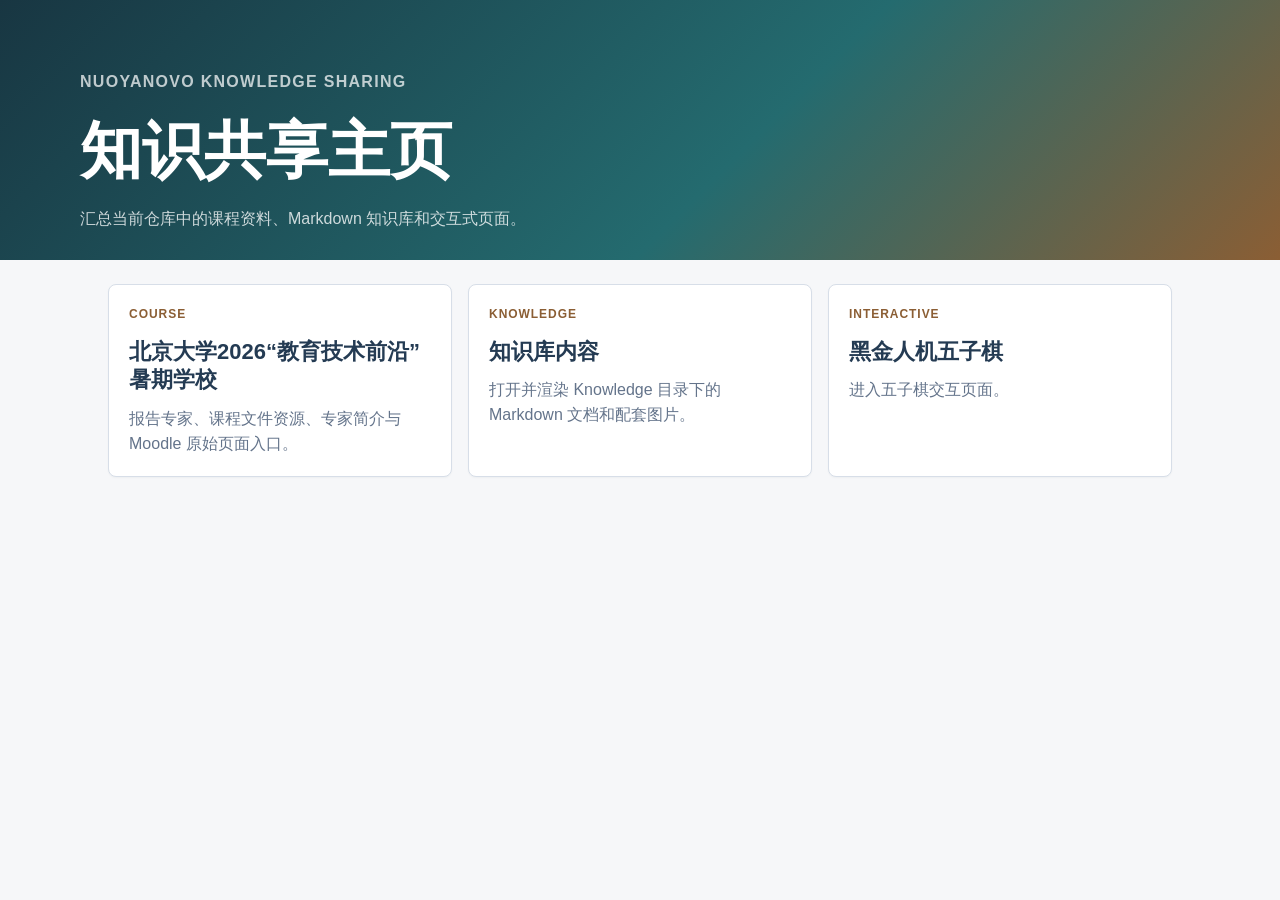
==== commit aaf39d12: "调整每一部分" ====
--- a/index.html
+++ b/index.html
@@ -1,4 +1,4 @@
-﻿<!doctype html>
+<!doctype html>
 <html lang="zh-CN">
 <head>
   <meta charset="utf-8">
@@ -17,9 +17,9 @@
   </header>
   <main class="home-main">
     <section class="home-grid" aria-label="页面入口">
-      <a class="home-card" href="北京大学2026“教育技术前沿”暑期学校总结/index.html">
+      <a class="home-card" href="北京大学2026“教育技术前沿”暑期学校/index.html">
         <span class="home-card-kicker">Course</span>
-        <strong>北京大学2026“教育技术前沿”暑期学校总结</strong>
+        <strong>北京大学2026“教育技术前沿”暑期学校</strong>
         <span>报告专家、课程文件资源、专家简介与 Moodle 原始页面入口。</span>
       </a>
       <a class="home-card" href="Knowledge/knowledge.html">
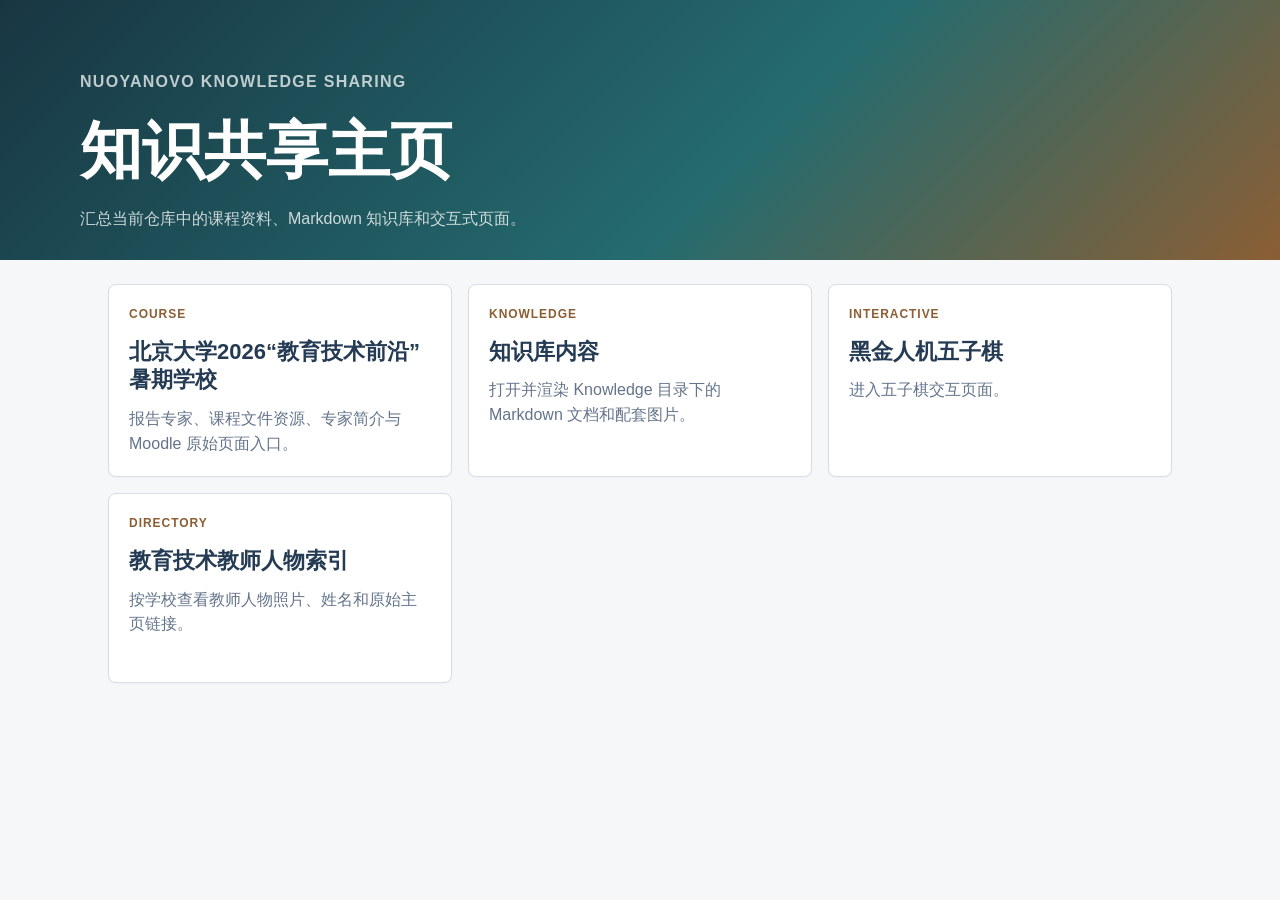
==== commit aa9f592b: "添加教育技术页面" ====
--- a/index.html
+++ b/index.html
@@ -32,6 +32,11 @@
         <strong>黑金人机五子棋</strong>
         <span>进入五子棋交互页面。</span>
       </a>
+      <a class="home-card" href="教育技术/teacher_profiles.html">
+        <span class="home-card-kicker">Directory</span>
+        <strong>教育技术教师人物索引</strong>
+        <span>按学校查看教师人物照片、姓名和原始主页链接。</span>
+      </a>
     </section>
   </main>
 </body>
